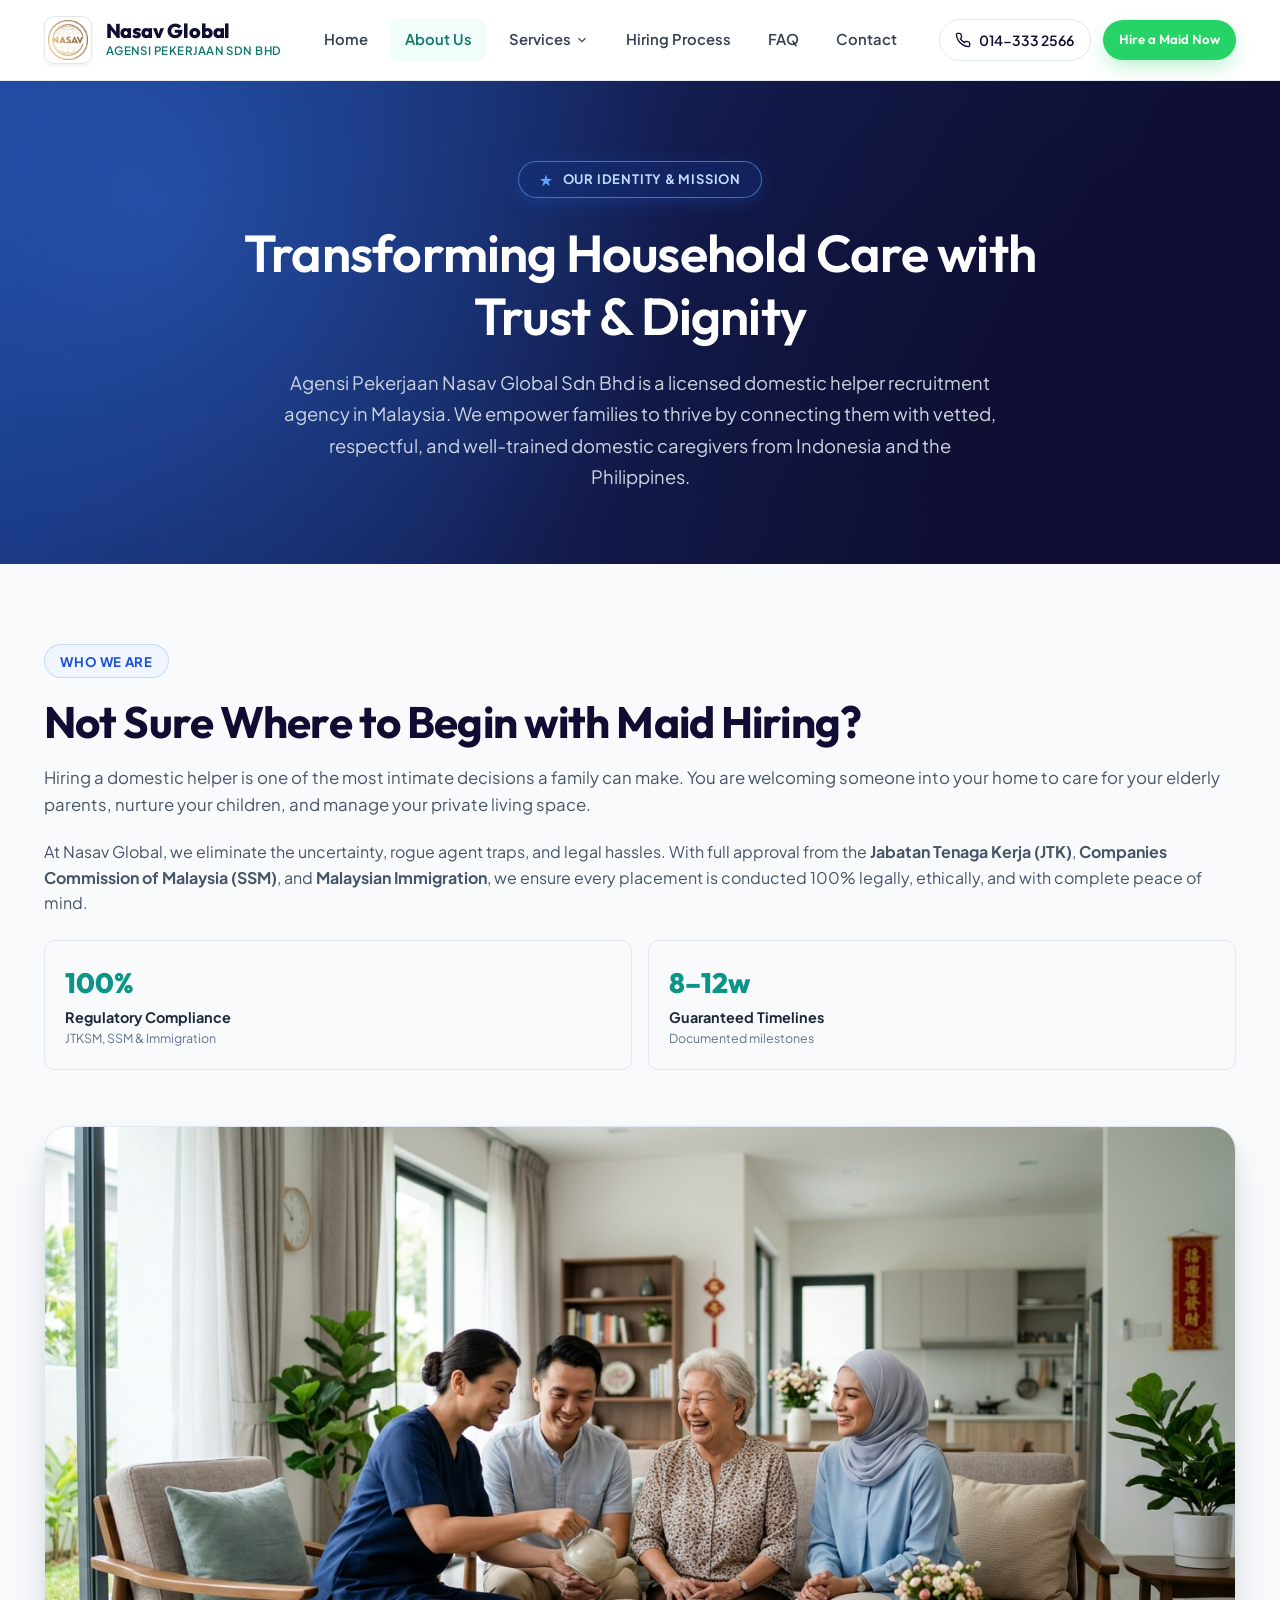
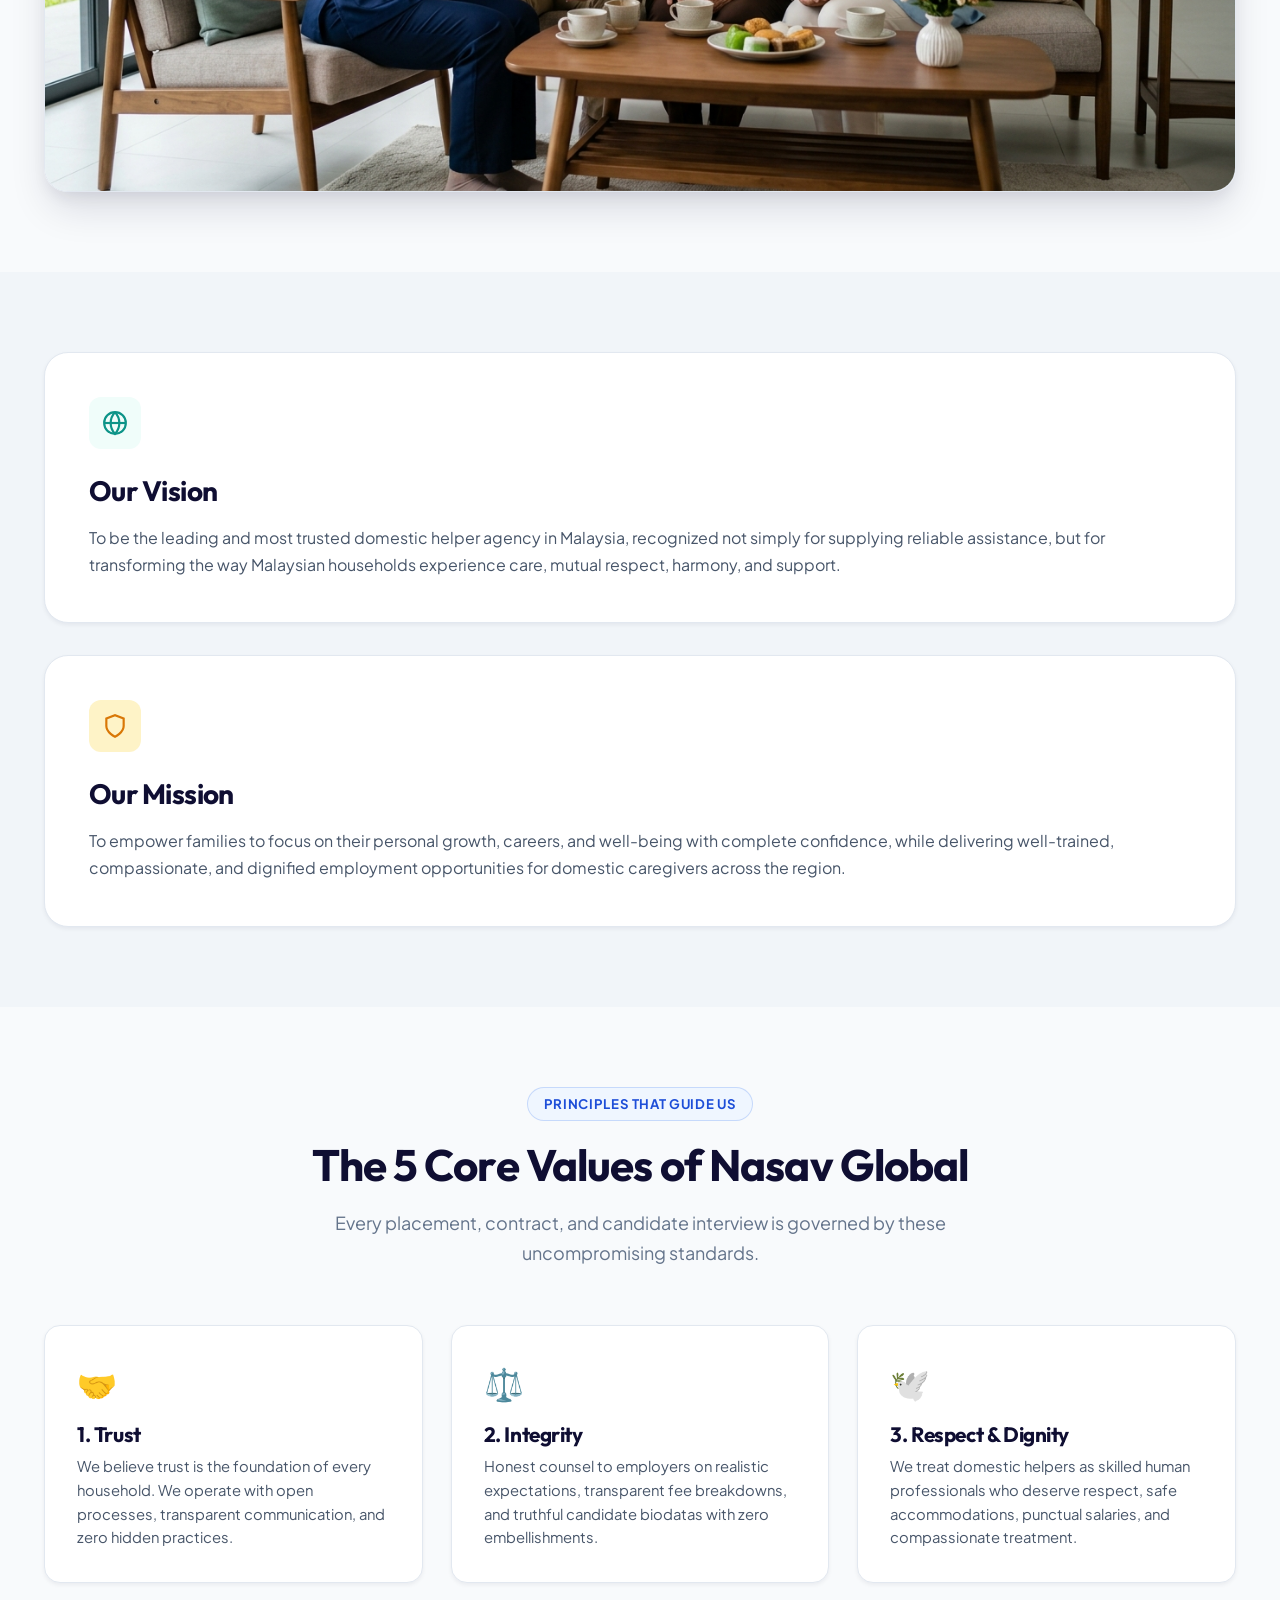
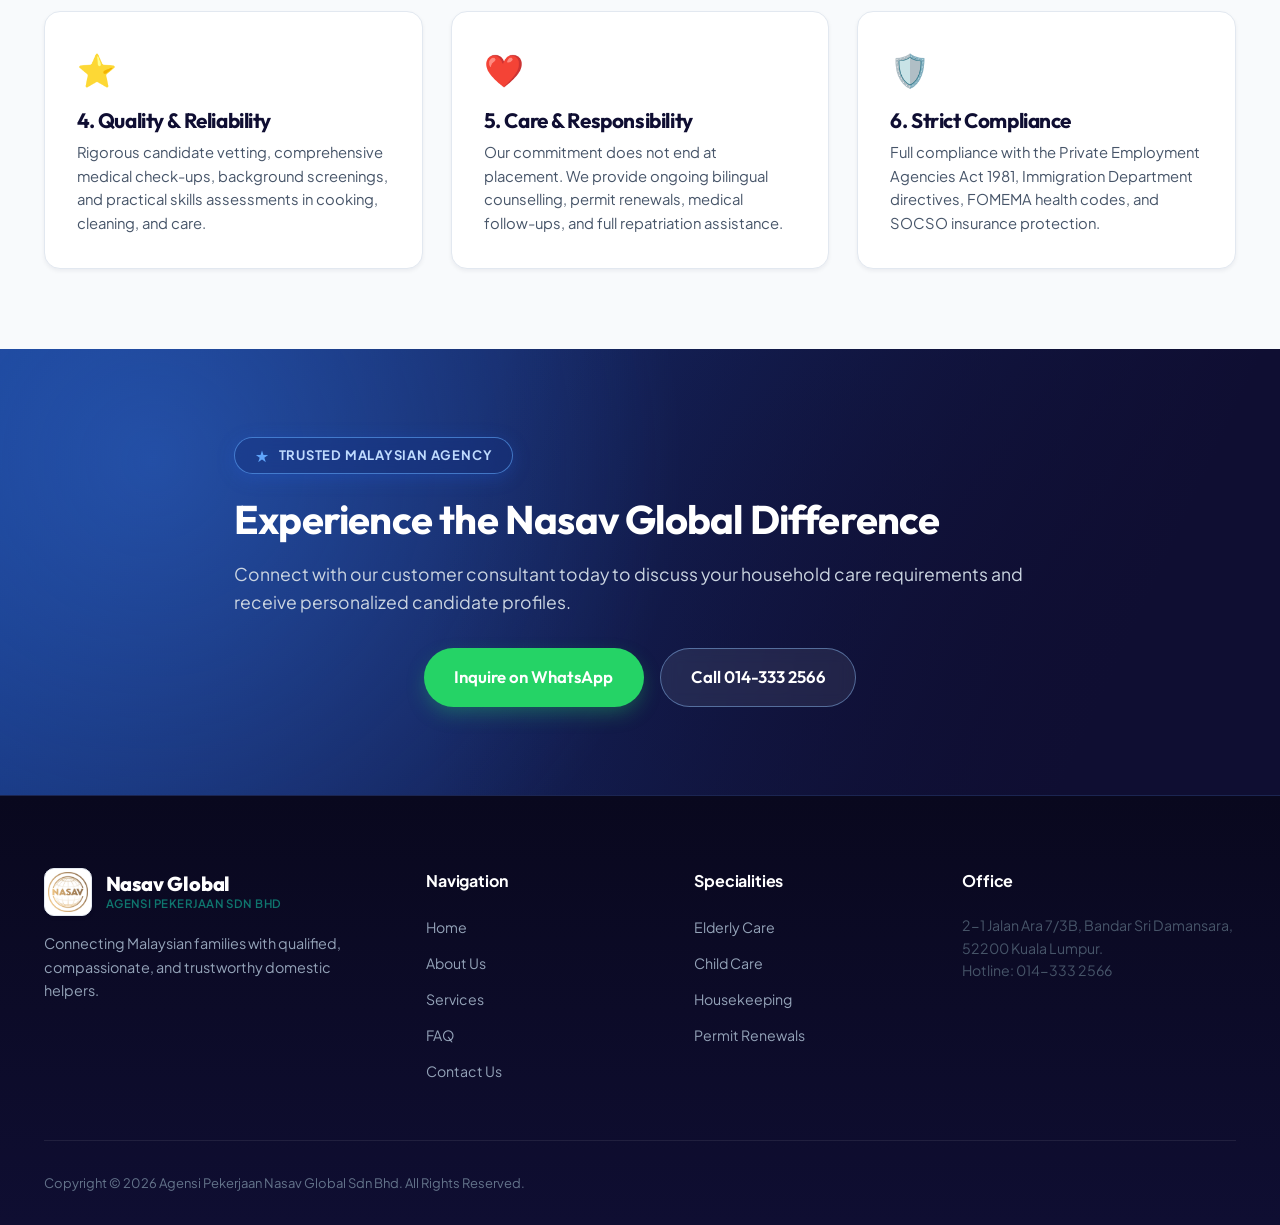
==== about.html @ 55deff97 "Initial commit: Nasav Global website" ====
<!DOCTYPE html>
<html lang="en">
<head>
  <meta charset="UTF-8">
  <meta name="viewport" content="width=device-width, initial-scale=1.0">
  <title>About Us | Agensi Pekerjaan Nasav Global Sdn Bhd</title>
  <meta name="description" content="Learn about Agensi Pekerjaan Nasav Global - Malaysia's trusted domestic helper agency approved by JTK and SSM, dedicated to ethical recruitment, caregiver training, and household harmony.">
  <link rel="icon" type="image/png" href="assets/logos/favicon.png">
  <link rel="stylesheet" href="assets/css/styles.css">
</head>
<body>

  <!-- Navbar -->
  <header class="navbar-wrapper">
    <div class="container navbar">
      <a href="index.html" class="brand-logo">
        <img src="assets/logos/nasav-logo.png" alt="Nasav Global Logo" class="brand-logo-img">
        <div class="brand-text">
          <span class="brand-name">Nasav Global</span>
          <span class="brand-sub">Agensi Pekerjaan Sdn Bhd</span>
        </div>
      </a>

      <nav>
        <ul class="nav-menu">
          <li><a href="index.html" class="nav-link">Home</a></li>
          <li><a href="about.html" class="nav-link active">About Us</a></li>
          <li class="nav-dropdown">
            <a href="services.html" class="nav-link">
              Services
              <svg width="14" height="14" viewBox="0 0 24 24" fill="none" stroke="currentColor" stroke-width="2"><path d="M6 9l6 6 6-6"/></svg>
            </a>
            <div class="dropdown-menu">
              <a href="services.html#elderly" class="dropdown-item">
                <div class="dropdown-icon-box">
                  <svg width="18" height="18" viewBox="0 0 24 24" fill="none" stroke="currentColor" stroke-width="2"><path d="M12 21.35l-1.45-1.32C5.4 15.36 2 12.28 2 8.5 2 5.42 4.42 3 7.5 3c1.74 0 3.41.81 4.5 2.09C13.09 3.81 14.76 3 16.5 3 19.58 3 22 5.42 22 8.5c0 3.78-3.4 6.86-8.55 11.54L12 21.35z"/></svg>
                </div>
                <div>
                  <div class="dropdown-title">Elderly & Senior Care</div>
                  <div class="dropdown-desc">Mobility support, medication reminders & companionship</div>
                </div>
              </a>
              <a href="services.html#childcare" class="dropdown-item">
                <div class="dropdown-icon-box">
                  <svg width="18" height="18" viewBox="0 0 24 24" fill="none" stroke="currentColor" stroke-width="2"><circle cx="12" cy="7" r="4"/><path d="M5.5 21v-2a6.5 6.5 0 0113 0v2"/></svg>
                </div>
                <div>
                  <div class="dropdown-title">Infant & Child Care</div>
                  <div class="dropdown-desc">Patient nannies, feeding routines & educational play</div>
                </div>
              </a>
              <a href="services.html#maid-placement" class="dropdown-item">
                <div class="dropdown-icon-box">
                  <svg width="18" height="18" viewBox="0 0 24 24" fill="none" stroke="currentColor" stroke-width="2"><path d="M3 9l9-7 9 7v11a2 2 0 01-2 2H5a2 2 0 01-2-2z"/><polyline points="9 22 9 12 15 12 15 22"/></svg>
                </div>
                <div>
                  <div class="dropdown-title">Domestic Helper Placement</div>
                  <div class="dropdown-desc">Trained Indonesian 🇮🇩 & Filipino 🇵🇭 helpers</div>
                </div>
              </a>
              <a href="services.html#housekeeping" class="dropdown-item">
                <div class="dropdown-icon-box">
                  <svg width="18" height="18" viewBox="0 0 24 24" fill="none" stroke="currentColor" stroke-width="2"><rect x="3" y="3" width="18" height="18" rx="2" ry="2"/><line x1="9" y1="3" x2="9" y2="21"/></svg>
                </div>
                <div>
                  <div class="dropdown-title">General Housekeeping & Cooking</div>
                  <div class="dropdown-desc">Home hygiene, meal preparation & daily upkeep</div>
                </div>
              </a>
              <a href="services.html#permits" class="dropdown-item">
                <div class="dropdown-icon-box">
                  <svg width="18" height="18" viewBox="0 0 24 24" fill="none" stroke="currentColor" stroke-width="2"><path d="M14 2H6a2 2 0 00-2 2v16a2 2 0 002 2h12a2 2 0 002-2V8z"/><polyline points="14 2 14 8 20 8"/><line x1="16" y1="13" x2="8" y2="13"/><line x1="16" y1="17" x2="8" y2="17"/></svg>
                </div>
                <div>
                  <div class="dropdown-title">Visa, Work Permit & FOMEMA</div>
                  <div class="dropdown-desc">Full legal processing, permit renewals & MYEG</div>
                </div>
              </a>
              <a href="services.html#repatriation" class="dropdown-item">
                <div class="dropdown-icon-box">
                  <svg width="18" height="18" viewBox="0 0 24 24" fill="none" stroke="currentColor" stroke-width="2"><circle cx="12" cy="12" r="10"/><path d="M8 12h8"/><path d="M12 8l4 4-4 4"/></svg>
                </div>
                <div>
                  <div class="dropdown-title">Counselling & Repatriation</div>
                  <div class="dropdown-desc">Home conflict resolution, departure & airport clearance</div>
                </div>
              </a>
            </div>
          </li>
          <li><a href="index.html#timelineSection" class="nav-link">Hiring Process</a></li>
          <li><a href="faq.html" class="nav-link">FAQ</a></li>
          <li><a href="contact.html" class="nav-link">Contact</a></li>
        </ul>
      </nav>

      <div class="navbar-actions">
        <a href="tel:014-3332566" class="phone-quick-btn">
          <svg width="16" height="16" viewBox="0 0 24 24" fill="none" stroke="currentColor" stroke-width="2"><path d="M22 16.92v3a2 2 0 01-2.18 2 19.79 19.79 0 01-8.63-3.07 19.5 19.5 0 01-6-6 19.79 19.79 0 01-3.07-8.67A2 2 0 014.11 2h3a2 2 0 012 1.72 12.84 12.84 0 00.7 2.81 2 2 0 01-.45 2.11L8.09 9.91a16 16 0 006 6l1.27-1.27a2 2 0 012.11-.45 12.84 12.84 0 002.81.7A2 2 0 0122 16.92z"/></svg>
          <span>014-333 2566</span>
        </a>
        <a href="https://wa.me/60143332566" target="_blank" class="btn btn-whatsapp btn-sm btn-pill">
          <span>Hire a Maid Now</span>
        </a>
        <button class="mobile-toggle" id="mobileToggleBtn" aria-label="Toggle navigation menu">
          <svg width="22" height="22" viewBox="0 0 24 24" fill="none" stroke="currentColor" stroke-width="2"><line x1="3" y1="12" x2="21" y2="12"></line><line x1="3" y1="6" x2="21" y2="6"></line><line x1="3" y1="18" x2="21" y2="18"></line></svg>
        </button>
      </div>
    </div>
  </header>

  <!-- Mobile Drawer Navigation -->
  <div class="modal-overlay" id="mobileNav">
    <div class="modal-content" style="max-width: 320px; height: 100vh; max-height: 100vh; border-radius: 0; margin-left: auto; padding: 1.5rem;">
      <div style="display: flex; justify-content: space-between; align-items: center; margin-bottom: 2rem;">
        <div class="brand-text">
          <span class="brand-name">Nasav Global</span>
          <span class="brand-sub">Licensed Maid Agency</span>
        </div>
        <button class="modal-close" id="mobileNavClose">&times;</button>
      </div>
      <ul style="list-style: none; display: flex; flex-direction: column; gap: 1rem; font-size: 1.05rem; font-weight: 600;">
        <li><a href="index.html">Home</a></li>
        <li><a href="about.html" style="color: var(--primary-navy);">About Us</a></li>
        <li><a href="services.html">Services & Specialities</a></li>
        <li><a href="index.html#timelineSection">7-Stage Hiring Process</a></li>
        <li><a href="faq.html">FAQ Knowledge Base</a></li>
        <li><a href="contact.html">Contact Us</a></li>
      </ul>
      <div style="margin-top: 2.5rem; display: flex; flex-direction: column; gap: 0.75rem;">
        <a href="https://wa.me/60143332566" target="_blank" class="btn btn-whatsapp" style="width: 100%;">
          Chat on WhatsApp
        </a>
        <a href="tel:0143332566" class="btn btn-secondary" style="width: 100%;">
          Call: 014-333 2566
        </a>
      </div>
    </div>
  </div>

  <main>
    <!-- About Hero -->
    <section class="page-hero">
      <div class="container">
        <span class="pill-badge" style="margin-bottom: 1.5rem;"><span class="star-icon">★</span> OUR IDENTITY & MISSION</span>
        <h1 class="page-hero-title">Transforming Household Care with Trust & Dignity</h1>
        <p class="page-hero-desc">
          Agensi Pekerjaan Nasav Global Sdn Bhd is a licensed domestic helper recruitment agency in Malaysia. We empower families to thrive by connecting them with vetted, respectful, and well-trained domestic caregivers from Indonesia and the Philippines.
        </p>
      </div>
    </section>

    <!-- Core Story & Licensing -->
    <section class="section">
      <div class="container">
        <div style="display: grid; grid-template-columns: 1fr; gap: 3.5rem; align-items: center;" class="hero-grid">
          <div>
            <span class="badge-tag">Who We Are</span>
            <h2 class="section-title">Not Sure Where to Begin with Maid Hiring?</h2>
            <p style="margin-bottom: 1.25rem; font-size: 1.05rem;">
              Hiring a domestic helper is one of the most intimate decisions a family can make. You are welcoming someone into your home to care for your elderly parents, nurture your children, and manage your private living space.
            </p>
            <p style="margin-bottom: 1.5rem; font-size: 1rem; color: var(--slate-600);">
              At Nasav Global, we eliminate the uncertainty, rogue agent traps, and legal hassles. With full approval from the <strong>Jabatan Tenaga Kerja (JTK)</strong>, <strong>Companies Commission of Malaysia (SSM)</strong>, and <strong>Malaysian Immigration</strong>, we ensure every placement is conducted 100% legally, ethically, and with complete peace of mind.
            </p>

            <div style="display: grid; grid-template-columns: repeat(2, 1fr); gap: 1rem; margin-top: 1.5rem;">
              <div style="background: var(--slate-50); border: 1px solid var(--slate-200); padding: 1.25rem; border-radius: var(--radius-md);">
                <div style="font-size: 1.75rem; font-weight: 800; color: var(--accent-teal); font-family: var(--font-heading);">100%</div>
                <div style="font-weight: 700; color: var(--slate-800); font-size: 0.9rem;">Regulatory Compliance</div>
                <div style="font-size: 0.775rem; color: var(--slate-500);">JTKSM, SSM & Immigration</div>
              </div>
              <div style="background: var(--slate-50); border: 1px solid var(--slate-200); padding: 1.25rem; border-radius: var(--radius-md);">
                <div style="font-size: 1.75rem; font-weight: 800; color: var(--accent-teal); font-family: var(--font-heading);">8–12w</div>
                <div style="font-weight: 700; color: var(--slate-800); font-size: 0.9rem;">Guaranteed Timelines</div>
                <div style="font-size: 0.775rem; color: var(--slate-500);">Documented milestones</div>
              </div>
            </div>
          </div>

          <div>
            <div style="border-radius: var(--radius-xl); overflow: hidden; box-shadow: var(--shadow-xl); border: 1px solid var(--slate-200);">
              <img src="assets/images/hero-caregiver.jpg" alt="Nasav Global Caregiver with Malaysian Family" style="width: 100%; height: auto;">
            </div>
          </div>
        </div>
      </div>
    </section>

    <!-- Mission & Vision -->
    <section class="section section-soft">
      <div class="container">
        <div style="display: grid; grid-template-columns: 1fr; gap: 2rem;" class="testimonials-grid">
          <!-- Vision -->
          <div style="background: var(--white); border-radius: var(--radius-xl); padding: 2.75rem; border: 1px solid var(--slate-200); box-shadow: var(--shadow-sm);">
            <div style="width: 52px; height: 52px; border-radius: 12px; background: var(--accent-teal-soft); color: var(--accent-teal); display: flex; align-items: center; justify-content: center; margin-bottom: 1.5rem;">
              <svg width="26" height="26" viewBox="0 0 24 24" fill="none" stroke="currentColor" stroke-width="2"><circle cx="12" cy="12" r="10"/><path d="M12 2a14.5 14.5 0 000 20 14.5 14.5 0 000-20"/><path d="M2 12h20"/></svg>
            </div>
            <h3 style="font-size: 1.75rem; margin-bottom: 1rem;">Our Vision</h3>
            <p style="font-size: 1rem; color: var(--slate-600); line-height: 1.7;">
              To be the leading and most trusted domestic helper agency in Malaysia, recognized not simply for supplying reliable assistance, but for transforming the way Malaysian households experience care, mutual respect, harmony, and support.
            </p>
          </div>

          <!-- Mission -->
          <div style="background: var(--white); border-radius: var(--radius-xl); padding: 2.75rem; border: 1px solid var(--slate-200); box-shadow: var(--shadow-sm);">
            <div style="width: 52px; height: 52px; border-radius: 12px; background: var(--accent-gold-soft); color: var(--accent-gold-dark); display: flex; align-items: center; justify-content: center; margin-bottom: 1.5rem;">
              <svg width="26" height="26" viewBox="0 0 24 24" fill="none" stroke="currentColor" stroke-width="2"><path d="M12 22s8-4 8-10V5l-8-3-8 3v7c0 6 8 10 8 10z"/></svg>
            </div>
            <h3 style="font-size: 1.75rem; margin-bottom: 1rem;">Our Mission</h3>
            <p style="font-size: 1rem; color: var(--slate-600); line-height: 1.7;">
              To empower families to focus on their personal growth, careers, and well-being with complete confidence, while delivering well-trained, compassionate, and dignified employment opportunities for domestic caregivers across the region.
            </p>
          </div>
        </div>
      </div>
    </section>

    <!-- 5 Core Values -->
    <section class="section">
      <div class="container">
        <div class="section-header">
          <span class="badge-tag">Principles That Guide Us</span>
          <h2 class="section-title">The 5 Core Values of Nasav Global</h2>
          <p class="section-subtitle">
            Every placement, contract, and candidate interview is governed by these uncompromising standards.
          </p>
        </div>

        <div class="services-grid">
          <!-- 1. Trust -->
          <div class="service-card" style="padding: 2rem;">
            <div style="font-size: 2rem; margin-bottom: 0.75rem;">🤝</div>
            <h3 style="font-size: 1.3rem; margin-bottom: 0.5rem;">1. Trust</h3>
            <p style="color: var(--slate-600); font-size: 0.925rem;">
              We believe trust is the foundation of every household. We operate with open processes, transparent communication, and zero hidden practices.
            </p>
          </div>

          <!-- 2. Integrity -->
          <div class="service-card" style="padding: 2rem;">
            <div style="font-size: 2rem; margin-bottom: 0.75rem;">⚖️</div>
            <h3 style="font-size: 1.3rem; margin-bottom: 0.5rem;">2. Integrity</h3>
            <p style="color: var(--slate-600); font-size: 0.925rem;">
              Honest counsel to employers on realistic expectations, transparent fee breakdowns, and truthful candidate biodatas with zero embellishments.
            </p>
          </div>

          <!-- 3. Respect & Dignity -->
          <div class="service-card" style="padding: 2rem;">
            <div style="font-size: 2rem; margin-bottom: 0.75rem;">🕊️</div>
            <h3 style="font-size: 1.3rem; margin-bottom: 0.5rem;">3. Respect & Dignity</h3>
            <p style="color: var(--slate-600); font-size: 0.925rem;">
              We treat domestic helpers as skilled human professionals who deserve respect, safe accommodations, punctual salaries, and compassionate treatment.
            </p>
          </div>

          <!-- 4. Quality & Reliability -->
          <div class="service-card" style="padding: 2rem;">
            <div style="font-size: 2rem; margin-bottom: 0.75rem;">⭐</div>
            <h3 style="font-size: 1.3rem; margin-bottom: 0.5rem;">4. Quality & Reliability</h3>
            <p style="color: var(--slate-600); font-size: 0.925rem;">
              Rigorous candidate vetting, comprehensive medical check-ups, background screenings, and practical skills assessments in cooking, cleaning, and care.
            </p>
          </div>

          <!-- 5. Care & Responsibility -->
          <div class="service-card" style="padding: 2rem;">
            <div style="font-size: 2rem; margin-bottom: 0.75rem;">❤️</div>
            <h3 style="font-size: 1.3rem; margin-bottom: 0.5rem;">5. Care & Responsibility</h3>
            <p style="color: var(--slate-600); font-size: 0.925rem;">
              Our commitment does not end at placement. We provide ongoing bilingual counselling, permit renewals, medical follow-ups, and full repatriation assistance.
            </p>
          </div>

          <!-- 6. Legal Compliance -->
          <div class="service-card" style="padding: 2rem;">
            <div style="font-size: 2rem; margin-bottom: 0.75rem;">🛡️</div>
            <h3 style="font-size: 1.3rem; margin-bottom: 0.5rem;">6. Strict Compliance</h3>
            <p style="color: var(--slate-600); font-size: 0.925rem;">
              Full compliance with the Private Employment Agencies Act 1981, Immigration Department directives, FOMEMA health codes, and SOCSO insurance protection.
            </p>
          </div>
        </div>
      </div>
    </section>

    <!-- CTA Section -->
    <section class="section-cta" style="padding: 5.5rem 0;">
      <div class="container container-narrow">
        <span class="pill-badge" style="margin-bottom: 1.25rem;"><span class="star-icon">★</span> TRUSTED MALAYSIAN AGENCY</span>
        <h2 style="font-size: 2.5rem; color: var(--white); margin-bottom: 1rem;">Experience the Nasav Global Difference</h2>
        <p style="font-size: 1.1rem; color: #CBD5E1; margin-bottom: 2rem;">
          Connect with our customer consultant today to discuss your household care requirements and receive personalized candidate profiles.
        </p>
        <div style="display: flex; gap: 1rem; justify-content: center; flex-wrap: wrap;">
          <a href="https://wa.me/60143332566" target="_blank" class="btn btn-whatsapp btn-lg btn-pill">
            Inquire on WhatsApp
          </a>
          <a href="tel:014-3332566" class="btn btn-outline-white btn-lg btn-pill">
            Call 014-333 2566
          </a>
        </div>
      </div>
    </section>
  </main>

  <!-- Site Footer -->
  <footer class="site-footer">
    <div class="container">
      <div class="footer-grid">
        <div class="footer-brand">
          <div class="brand-logo" style="margin-bottom: 1rem;">
            <img src="assets/logos/nasav-logo.png" alt="Nasav Global Logo" class="brand-logo-img">
            <div class="brand-text">
              <span class="brand-name" style="color: var(--white);">Nasav Global</span>
              <span class="brand-sub">Agensi Pekerjaan Sdn Bhd</span>
            </div>
          </div>
          <p>Connecting Malaysian families with qualified, compassionate, and trustworthy domestic helpers.</p>
        </div>
        <div>
          <div class="footer-title">Navigation</div>
          <ul class="footer-links">
            <li><a href="index.html">Home</a></li>
            <li><a href="about.html">About Us</a></li>
            <li><a href="services.html">Services</a></li>
            <li><a href="faq.html">FAQ</a></li>
            <li><a href="contact.html">Contact Us</a></li>
          </ul>
        </div>
        <div>
          <div class="footer-title">Specialities</div>
          <ul class="footer-links">
            <li><a href="services.html#elderly">Elderly Care</a></li>
            <li><a href="services.html#childcare">Child Care</a></li>
            <li><a href="services.html#housekeeping">Housekeeping</a></li>
            <li><a href="services.html#permits">Permit Renewals</a></li>
          </ul>
        </div>
        <div>
          <div class="footer-title">Office</div>
          <p style="font-size: 0.885rem; line-height: 1.6;">
            2-1 Jalan Ara 7/3B, Bandar Sri Damansara, 52200 Kuala Lumpur.<br>
            Hotline: 014-333 2566
          </p>
        </div>
      </div>
      <div class="footer-bottom">
        <div>Copyright © 2026 Agensi Pekerjaan Nasav Global Sdn Bhd. All Rights Reserved.</div>
      </div>
    </div>
  </footer>

  <script src="assets/js/main.js"></script>
</body>
</html>
---- assets/css/styles.css ----
/* ==========================================================================
   Agensi Pekerjaan Nasav Global Sdn Bhd - Modern Design System
   Modern, Trustworthy, Premium Aesthetic for Malaysian Maid Agency Redesign
   ========================================================================== */

@import url('https://fonts.googleapis.com/css2?family=Outfit:wght@300;400;500;600;700;800&family=Plus+Jakarta+Sans:wght@300;400;500;600;700;800&display=swap');

:root {
  /* Primary Brand Color: #0f0e32 (User specified Midnight Navy/Indigo) */
  --primary-navy: #0f0e32;
  --primary-navy-dark: #09081e;
  --primary-navy-light: #161545;
  --primary-navy-surface: #1e1b5c;
  
  /* Brand Gradient (Vibrant Cobalt into #0f0e32) */
  --brand-gradient: linear-gradient(115deg, #1b449c 0%, #152968 35%, #0f0e32 85%);
  --brand-gradient-radial: radial-gradient(100% 120% at 20% 20%, #204899 0%, #142259 40%, #0f0e32 100%);
  
  /* Royal / Electric Blue Accents */
  --brand-blue: #2563EB;
  --brand-blue-dark: #1D4ED8;
  --brand-blue-light: #3B82F6;
  --brand-blue-sky: #60A5FA;
  --brand-blue-soft: #EFF6FF;
  --brand-blue-glow: rgba(37, 99, 235, 0.35);

  /* Secondary Accents */
  --accent-teal: #0D9488;
  --accent-teal-dark: #0F766E;
  --accent-teal-light: #14B8A6;
  --accent-teal-soft: #F0FDFA;
  
  /* Warm Trust & Gold Accents */
  --accent-gold: #F59E0B;
  --accent-gold-dark: #D97706;
  --accent-gold-soft: #FEF3C7;
  
  /* Neutral Slate Palette */
  --slate-950: #020617;
  --slate-900: #0F172A;
  --slate-800: #1E293B;
  --slate-700: #334155;
  --slate-600: #475569;
  --slate-500: #64748B;
  --slate-400: #94A3B8;
  --slate-300: #CBD5E1;
  --slate-200: #E2E8F0;
  --slate-100: #F1F5F9;
  --slate-50: #F8FAFC;
  --white: #FFFFFF;
  
  /* Backgrounds */
  --bg-body: #F8FAFC;
  --bg-card: #FFFFFF;
  --bg-dark: #0f0e32;
  --bg-dark-secondary: #141344;
  
  /* Shadows & Glassmorphism */
  --glass-bg: rgba(255, 255, 255, 0.9);
  --glass-border: rgba(255, 255, 255, 0.6);
  --glass-dark-bg: rgba(15, 14, 50, 0.88);
  --glass-dark-border: rgba(96, 165, 250, 0.25);
  
  --shadow-xs: 0 1px 2px rgba(0, 0, 0, 0.05);
  --shadow-sm: 0 2px 4px rgba(15, 14, 50, 0.06);
  --shadow-md: 0 6px 16px -2px rgba(15, 14, 50, 0.08), 0 2px 6px -1px rgba(15, 14, 50, 0.04);
  --shadow-lg: 0 12px 28px -4px rgba(15, 14, 50, 0.1), 0 4px 10px -2px rgba(15, 14, 50, 0.05);
  --shadow-xl: 0 20px 40px -6px rgba(15, 14, 50, 0.14), 0 8px 16px -4px rgba(15, 14, 50, 0.08);
  --shadow-blue: 0 10px 25px -5px rgba(37, 99, 235, 0.4);
  
  /* Border Radius */
  --radius-sm: 6px;
  --radius-md: 10px;
  --radius-lg: 16px;
  --radius-xl: 24px;
  --radius-full: 9999px;
  
  /* Typography */
  --font-heading: 'Outfit', -apple-system, BlinkMacSystemFont, 'Segoe UI', Roboto, sans-serif;
  --font-sans: 'Plus Jakarta Sans', -apple-system, BlinkMacSystemFont, 'Segoe UI', Roboto, sans-serif;
  
  /* Transitions */
  --transition-fast: 0.18s cubic-bezier(0.4, 0, 0.2, 1);
  --transition-base: 0.28s cubic-bezier(0.4, 0, 0.2, 1);
  --transition-smooth: 0.4s cubic-bezier(0.16, 1, 0.3, 1);
}

/* ==========================================================================
   Reset & Base Styles
   ========================================================================== */
*, *::before, *::after {
  box-sizing: border-box;
  margin: 0;
  padding: 0;
}

html {
  font-size: 16px;
  scroll-behavior: smooth;
  -webkit-font-smoothing: antialiased;
  -moz-osx-font-smoothing: grayscale;
}

body {
  font-family: var(--font-sans);
  background-color: var(--bg-body);
  color: var(--slate-700);
  line-height: 1.6;
  overflow-x: hidden;
}

h1, h2, h3, h4, h5, h6 {
  font-family: var(--font-heading);
  color: var(--primary-navy);
  font-weight: 700;
  line-height: 1.25;
  letter-spacing: -0.02em;
}

p {
  margin-bottom: 1rem;
  color: var(--slate-600);
}

p:last-child {
  margin-bottom: 0;
}

a {
  color: inherit;
  text-decoration: none;
  transition: var(--transition-fast);
}

img {
  max-width: 100%;
  height: auto;
  display: block;
}

button, input, select, textarea {
  font-family: inherit;
  font-size: inherit;
}

/* ==========================================================================
   Layout Containers & Utilities
   ========================================================================== */
.container {
  width: 100%;
  max-width: 1240px;
  margin-left: auto;
  margin-right: auto;
  padding-left: 1.5rem;
  padding-right: 1.5rem;
}

.container-wide {
  width: 100%;
  max-width: 1380px;
  margin-left: auto;
  margin-right: auto;
  padding-left: 1.5rem;
  padding-right: 1.5rem;
}

.container-narrow {
  width: 100%;
  max-width: 860px;
  margin-left: auto;
  margin-right: auto;
  padding-left: 1.5rem;
  padding-right: 1.5rem;
}

.section {
  padding: 5rem 0;
  position: relative;
}

.section-sm {
  padding: 3rem 0;
}

.section-lg {
  padding: 6.5rem 0;
}

.section-dark {
  background-color: var(--primary-navy);
  color: var(--slate-300);
}

.section-dark h1, 
.section-dark h2, 
.section-dark h3, 
.section-dark h4 {
  color: var(--white);
}

.section-dark p {
  color: var(--slate-300);
}

.section-soft {
  background-color: var(--slate-100);
}

.section-teal,
.section-cta {
  position: relative;
  background: linear-gradient(115deg, #183c8a 0%, #152763 35%, #0f0e32 85%);
  color: var(--white);
  overflow: hidden;
}

.section-teal::before,
.section-cta::before {
  content: '';
  position: absolute;
  top: 0;
  left: 0;
  right: 0;
  bottom: 0;
  background: radial-gradient(circle at 12% 25%, rgba(59, 130, 246, 0.35) 0%, transparent 45%),
              radial-gradient(circle at 88% 75%, rgba(15, 14, 50, 0.95) 0%, transparent 60%);
  pointer-events: none;
}

.section-teal .container,
.section-cta .container {
  position: relative;
  z-index: 2;
}

.section-header {
  text-align: center;
  max-width: 720px;
  margin: 0 auto 3.5rem;
}

.section-header.text-left {
  text-align: left;
  margin-left: 0;
}

.badge-tag {
  display: inline-flex;
  align-items: center;
  gap: 0.5rem;
  padding: 0.35rem 0.95rem;
  background-color: var(--brand-blue-soft);
  color: var(--brand-blue-dark);
  border: 1px solid rgba(37, 99, 235, 0.2);
  border-radius: var(--radius-full);
  font-size: 0.825rem;
  font-weight: 700;
  text-transform: uppercase;
  letter-spacing: 0.05em;
  margin-bottom: 1rem;
}

.badge-tag.badge-gold {
  background-color: var(--accent-gold-soft);
  color: var(--accent-gold-dark);
  border-color: rgba(217, 119, 6, 0.25);
}

.badge-tag.badge-dark {
  background: rgba(37, 99, 235, 0.2);
  color: #93C5FD;
  border-color: rgba(96, 165, 250, 0.4);
}

/* Exact Pill Badge matching the user's reference image with star and glowing blue border */
.pill-badge {
  display: inline-flex;
  align-items: center;
  gap: 0.55rem;
  padding: 0.45rem 1.25rem;
  background: rgba(20, 48, 125, 0.4);
  backdrop-filter: blur(12px);
  -webkit-backdrop-filter: blur(12px);
  border: 1px solid rgba(96, 165, 250, 0.6);
  border-radius: 9999px;
  color: #BFDBFE;
  font-size: 0.8125rem;
  font-weight: 700;
  letter-spacing: 0.06em;
  text-transform: uppercase;
  box-shadow: 0 4px 20px -2px rgba(37, 99, 235, 0.3);
  transition: all var(--transition-fast);
  user-select: none;
}

.pill-badge:hover {
  background: rgba(30, 68, 165, 0.55);
  border-color: #93C5FD;
  color: var(--white);
  box-shadow: 0 0 24px rgba(96, 165, 250, 0.5);
  transform: translateY(-1px);
}

.pill-badge .star-icon {
  color: #60A5FA;
  font-size: 0.95rem;
  line-height: 1;
}

.section-title {
  font-size: 2.25rem;
  margin-bottom: 1rem;
}

@media (min-width: 768px) {
  .section-title {
    font-size: 2.75rem;
  }
}

.section-subtitle {
  font-size: 1.125rem;
  color: var(--slate-500);
  line-height: 1.7;
}

.section-dark .section-subtitle {
  color: var(--slate-300);
}

/* ==========================================================================
   Header & Navigation
   ========================================================================== */
.announcement-bar {
  background: linear-gradient(90deg, #09081e 0%, #0f0e32 50%, #09081e 100%);
  color: var(--slate-200);
  font-size: 0.8125rem;
  padding: 0.5rem 0;
  border-bottom: 1px solid rgba(96, 165, 250, 0.15);
}

.announcement-inner {
  display: flex;
  align-items: center;
  justify-content: space-between;
  gap: 1rem;
  flex-wrap: wrap;
}

.announcement-pill {
  display: inline-flex;
  align-items: center;
  gap: 0.4rem;
  font-weight: 600;
  color: #34D399;
}

.announcement-pill .dot {
  width: 7px;
  height: 7px;
  border-radius: 50%;
  background-color: #34D399;
  box-shadow: 0 0 8px #34D399;
  animation: pulseDot 2s infinite;
}

@keyframes pulseDot {
  0% { transform: scale(0.95); opacity: 0.8; }
  50% { transform: scale(1.3); opacity: 1; }
  100% { transform: scale(0.95); opacity: 0.8; }
}

.announcement-contacts {
  display: flex;
  align-items: center;
  gap: 1.5rem;
}

.announcement-contact-item {
  display: inline-flex;
  align-items: center;
  gap: 0.4rem;
  color: var(--slate-300);
  font-size: 0.8125rem;
}

.announcement-contact-item:hover {
  color: var(--white);
}

.announcement-contact-item svg {
  width: 14px;
  height: 14px;
  color: var(--accent-teal-light);
}

/* Main Navbar */
.navbar-wrapper {
  position: sticky;
  top: 0;
  left: 0;
  right: 0;
  z-index: 100;
  background: var(--glass-bg);
  backdrop-filter: blur(16px);
  -webkit-backdrop-filter: blur(16px);
  border-bottom: 1px solid rgba(226, 232, 240, 0.8);
  transition: all var(--transition-base);
}

.navbar-wrapper.scrolled {
  background: rgba(255, 255, 255, 0.95);
  box-shadow: var(--shadow-md);
}

.navbar {
  display: flex;
  align-items: center;
  justify-content: space-between;
  height: 80px;
}

.brand-logo {
  display: flex;
  align-items: center;
  gap: 0.85rem;
}

.brand-logo-img {
  width: 48px;
  height: 48px;
  border-radius: 10px;
  object-fit: contain;
  background: #FFF;
  padding: 3px;
  box-shadow: var(--shadow-sm);
  border: 1px solid var(--slate-200);
}

.brand-text {
  display: flex;
  flex-direction: column;
}

.brand-name {
  font-family: var(--font-heading);
  font-weight: 800;
  font-size: 1.25rem;
  color: var(--primary-navy);
  letter-spacing: -0.01em;
  line-height: 1.15;
}

.brand-sub {
  font-size: 0.72rem;
  font-weight: 600;
  color: var(--accent-teal-dark);
  letter-spacing: 0.04em;
  text-transform: uppercase;
}

.nav-menu {
  display: none;
  align-items: center;
  gap: 0.5rem;
  list-style: none;
}

@media (min-width: 992px) {
  .nav-menu {
    display: flex;
  }
}

.nav-link {
  display: flex;
  align-items: center;
  gap: 0.3rem;
  padding: 0.6rem 0.9rem;
  font-size: 0.925rem;
  font-weight: 600;
  color: var(--slate-700);
  border-radius: var(--radius-sm);
  transition: var(--transition-fast);
}

.nav-link:hover, 
.nav-link.active {
  color: var(--accent-teal-dark);
  background-color: var(--accent-teal-soft);
}

/* Nav Dropdown */
.nav-dropdown {
  position: relative;
}

.dropdown-menu {
  position: absolute;
  top: 100%;
  left: 0;
  min-width: 280px;
  background: var(--white);
  border: 1px solid var(--slate-200);
  border-radius: var(--radius-md);
  box-shadow: var(--shadow-xl);
  padding: 0.75rem;
  opacity: 0;
  visibility: hidden;
  transform: translateY(10px);
  transition: var(--transition-base);
  z-index: 110;
}

.nav-dropdown:hover .dropdown-menu {
  opacity: 1;
  visibility: visible;
  transform: translateY(0);
}

.dropdown-item {
  display: flex;
  align-items: flex-start;
  gap: 0.75rem;
  padding: 0.65rem 0.75rem;
  border-radius: var(--radius-sm);
  transition: var(--transition-fast);
}

.dropdown-item:hover {
  background-color: var(--slate-50);
}

.dropdown-icon-box {
  width: 34px;
  height: 34px;
  border-radius: 8px;
  background-color: var(--accent-teal-soft);
  color: var(--accent-teal);
  display: flex;
  align-items: center;
  justify-content: center;
  flex-shrink: 0;
}

.dropdown-title {
  font-weight: 600;
  font-size: 0.885rem;
  color: var(--slate-900);
  margin-bottom: 0.15rem;
}

.dropdown-desc {
  font-size: 0.75rem;
  color: var(--slate-500);
  line-height: 1.35;
}

.navbar-actions {
  display: flex;
  align-items: center;
  gap: 0.75rem;
}

.phone-quick-btn {
  display: none;
  align-items: center;
  gap: 0.5rem;
  padding: 0.55rem 0.95rem;
  font-size: 0.875rem;
  font-weight: 600;
  color: var(--primary-navy);
  border: 1px solid var(--slate-200);
  border-radius: var(--radius-full);
  background: var(--white);
  transition: var(--transition-fast);
}

@media (min-width: 768px) {
  .phone-quick-btn {
    display: inline-flex;
  }
}

.phone-quick-btn:hover {
  border-color: var(--accent-teal);
  color: var(--accent-teal-dark);
}

.mobile-toggle {
  display: flex;
  align-items: center;
  justify-content: center;
  width: 44px;
  height: 44px;
  border-radius: var(--radius-md);
  border: 1px solid var(--slate-200);
  background: var(--white);
  color: var(--slate-700);
  cursor: pointer;
}

@media (min-width: 992px) {
  .mobile-toggle {
    display: none;
  }
}

/* ==========================================================================
   Buttons & CTAs
   ========================================================================== */
.btn {
  display: inline-flex;
  align-items: center;
  justify-content: center;
  gap: 0.5rem;
  font-family: var(--font-heading);
  font-weight: 600;
  font-size: 0.9375rem;
  padding: 0.75rem 1.4rem;
  border-radius: var(--radius-md);
  cursor: pointer;
  border: 1px solid transparent;
  transition: var(--transition-base);
  text-align: center;
  position: relative;
  white-space: nowrap;
}

.btn:active {
  transform: scale(0.98);
}

.btn-primary {
  background: linear-gradient(135deg, var(--brand-blue) 0%, var(--brand-blue-dark) 100%);
  color: var(--white);
  box-shadow: 0 8px 24px -4px rgba(37, 99, 235, 0.45);
}

.btn-primary:hover {
  background: linear-gradient(135deg, var(--brand-blue-light) 0%, var(--brand-blue) 100%);
  box-shadow: 0 12px 30px -4px rgba(37, 99, 235, 0.6);
  transform: translateY(-2px);
  color: var(--white);
}

.btn-whatsapp {
  background: #25D366;
  color: var(--white);
  box-shadow: 0 8px 20px -3px rgba(37, 211, 102, 0.35);
}

.btn-whatsapp:hover {
  background: #20BA5A;
  box-shadow: 0 12px 26px -3px rgba(37, 211, 102, 0.45);
  transform: translateY(-2px);
  color: var(--white);
}

.btn-secondary {
  background-color: var(--white);
  color: var(--primary-navy);
  border-color: rgba(15, 14, 50, 0.15);
  box-shadow: var(--shadow-sm);
}

.btn-secondary:hover {
  background-color: var(--slate-50);
  border-color: var(--brand-blue-light);
  color: var(--brand-blue-dark);
  transform: translateY(-2px);
}

.btn-outline-white {
  background-color: rgba(255, 255, 255, 0.08);
  color: var(--white);
  border: 1px solid rgba(147, 197, 253, 0.45);
  backdrop-filter: blur(8px);
  -webkit-backdrop-filter: blur(8px);
}

.btn-outline-white:hover {
  background-color: rgba(255, 255, 255, 0.18);
  border-color: #BFDBFE;
  box-shadow: 0 0 20px rgba(96, 165, 250, 0.3);
  transform: translateY(-2px);
}

.btn-sm {
  padding: 0.5rem 0.95rem;
  font-size: 0.825rem;
}

.btn-lg {
  padding: 0.95rem 1.85rem;
  font-size: 1.05rem;
  border-radius: var(--radius-lg);
}

.btn-pill {
  border-radius: var(--radius-full);
}

/* ==========================================================================
   Hero Section (Styled after user reference: cobalt fading into #0f0e32)
   ========================================================================== */
.hero {
  position: relative;
  background: linear-gradient(115deg, #183c8a 0%, #152763 35%, #0f0e32 85%);
  color: var(--white);
  padding: 5.5rem 0 6.5rem;
  overflow: hidden;
}

.hero::before {
  content: '';
  position: absolute;
  top: 0;
  left: 0;
  right: 0;
  bottom: 0;
  background: radial-gradient(circle at 12% 25%, rgba(59, 130, 246, 0.35) 0%, transparent 45%),
              radial-gradient(circle at 88% 75%, rgba(15, 14, 50, 0.95) 0%, transparent 60%);
  pointer-events: none;
}

.hero-glow {
  position: absolute;
  width: 600px;
  height: 600px;
  border-radius: 50%;
  background: radial-gradient(circle, rgba(37, 99, 235, 0.25) 0%, rgba(15, 14, 50, 0) 70%);
  top: -120px;
  right: 0%;
  filter: blur(80px);
  pointer-events: none;
}

.hero-grid {
  display: grid;
  grid-template-columns: 1fr;
  gap: 3.5rem;
  align-items: center;
  position: relative;
  z-index: 2;
}

@media (min-width: 992px) {
  .hero-grid {
    grid-template-columns: 1.15fr 0.95fr;
  }
}

.hero-content {
  max-width: 650px;
}

.hero-badge-wrap {
  display: flex;
  flex-wrap: wrap;
  align-items: center;
  gap: 0.75rem;
  margin-bottom: 1.5rem;
}

.gov-badge {
  display: inline-flex;
  align-items: center;
  gap: 0.5rem;
  padding: 0.45rem 1.15rem;
  background: rgba(20, 48, 125, 0.4);
  backdrop-filter: blur(10px);
  -webkit-backdrop-filter: blur(10px);
  border: 1px solid rgba(96, 165, 250, 0.55);
  border-radius: var(--radius-full);
  font-size: 0.8rem;
  font-weight: 700;
  letter-spacing: 0.05em;
  text-transform: uppercase;
  color: #BFDBFE;
  box-shadow: 0 4px 18px -2px rgba(37, 99, 235, 0.25);
}

.hero-title {
  font-size: 2.5rem;
  font-weight: 600;
  color: var(--white);
  line-height: 1.2;
  margin-bottom: 1.35rem;
  letter-spacing: -0.015em;
}

@media (min-width: 768px) {
  .hero-title {
    font-size: 3.25rem;
  }
}

.hero-title .highlight {
  font-weight: 600;
  background: linear-gradient(135deg, #60A5FA 0%, #93C5FD 50%, #BFDBFE 100%);
  -webkit-background-clip: text;
  -webkit-text-fill-color: transparent;
}

.hero-desc {
  font-size: 1.125rem;
  color: #CBD5E1;
  line-height: 1.7;
  margin-bottom: 2.25rem;
}

.hero-cta-group {
  display: flex;
  flex-wrap: wrap;
  gap: 1rem;
  margin-bottom: 2.5rem;
}

/* Hero Stats Bar */
.hero-stats {
  display: grid;
  grid-template-columns: repeat(2, 1fr);
  gap: 1.5rem;
  padding-top: 2rem;
  border-top: 1px solid rgba(255, 255, 255, 0.12);
}

@media (min-width: 576px) {
  .hero-stats {
    grid-template-columns: repeat(4, 1fr);
  }
}

.stat-item {
  display: flex;
  flex-direction: column;
}

.stat-number {
  font-family: var(--font-heading);
  font-size: 1.85rem;
  font-weight: 800;
  color: var(--white);
  line-height: 1;
  margin-bottom: 0.35rem;
}

.stat-number span {
  color: #60A5FA;
}

.stat-label {
  font-size: 0.78rem;
  color: var(--slate-400);
  line-height: 1.3;
}

/* Hero Visual Showcase */
.hero-visual-card {
  position: relative;
}

.hero-image-wrapper {
  position: relative;
  border-radius: var(--radius-xl);
  overflow: hidden;
  box-shadow: 0 25px 60px -15px rgba(0, 0, 0, 0.5), 0 0 0 1px rgba(255, 255, 255, 0.15);
}

.hero-image-wrapper img {
  width: 100%;
  height: 100%;
  max-height: 480px;
  object-fit: cover;
  transition: transform 0.6s ease;
}

.hero-image-wrapper:hover img {
  transform: scale(1.03);
}

/* Floating Glass Badges */
.floating-badge {
  position: absolute;
  background: rgba(10, 25, 47, 0.88);
  backdrop-filter: blur(14px);
  -webkit-backdrop-filter: blur(14px);
  border: 1px solid rgba(255, 255, 255, 0.18);
  padding: 0.85rem 1.15rem;
  border-radius: var(--radius-lg);
  box-shadow: var(--shadow-xl);
  display: flex;
  align-items: center;
  gap: 0.75rem;
  z-index: 3;
  animation: floatSlow 4s ease-in-out infinite;
}

.floating-badge.badge-top-left {
  top: -20px;
  left: -20px;
  animation-delay: 0s;
}

.floating-badge.badge-bottom-right {
  bottom: -20px;
  right: -15px;
  animation-delay: 2s;
}

@keyframes floatSlow {
  0%, 100% { transform: translateY(0); }
  50% { transform: translateY(-8px); }
}

.badge-icon {
  width: 40px;
  height: 40px;
  border-radius: 10px;
  background: linear-gradient(135deg, rgba(13, 148, 136, 0.25) 0%, rgba(13, 148, 136, 0.5) 100%);
  display: flex;
  align-items: center;
  justify-content: center;
  color: #2DD4BF;
  flex-shrink: 0;
}

.badge-text-title {
  font-size: 0.875rem;
  font-weight: 700;
  color: var(--white);
  line-height: 1.2;
}

.badge-text-sub {
  font-size: 0.725rem;
  color: #94A3B8;
}

/* ==========================================================================
   Page Hero (Subpages: About, Services, FAQ, Contact)
   Styled after reference image: vibrant cobalt fading into #0f0e32
   ========================================================================== */
.page-hero {
  position: relative;
  background: linear-gradient(115deg, #183c8a 0%, #152763 35%, #0f0e32 85%);
  color: var(--white);
  padding: 5rem 0 4.5rem;
  overflow: hidden;
  text-align: center;
}

.page-hero::before {
  content: '';
  position: absolute;
  top: 0;
  left: 0;
  right: 0;
  bottom: 0;
  background: radial-gradient(circle at 12% 25%, rgba(59, 130, 246, 0.35) 0%, transparent 45%),
              radial-gradient(circle at 88% 75%, rgba(15, 14, 50, 0.95) 0%, transparent 60%);
  pointer-events: none;
}

.page-hero .container {
  position: relative;
  z-index: 2;
  max-width: 860px;
  margin-left: auto;
  margin-right: auto;
}

.page-hero-title {
  font-size: 2.75rem;
  font-weight: 600;
  color: var(--white);
  line-height: 1.2;
  margin-bottom: 1.25rem;
  letter-spacing: -0.015em;
}

@media (min-width: 768px) {
  .page-hero-title {
    font-size: 3.25rem;
  }
}

.page-hero-desc {
  font-size: 1.15rem;
  color: #CBD5E1;
  line-height: 1.7;
  max-width: 720px;
  margin: 0 auto;
}

/* ==========================================================================
   Trust & Accreditations Marquee
   ========================================================================== */
.trust-bar {
  background: var(--white);
  padding: 2.25rem 0;
  border-bottom: 1px solid var(--slate-200);
}

.trust-title {
  text-align: center;
  font-size: 0.825rem;
  font-weight: 700;
  text-transform: uppercase;
  letter-spacing: 0.08em;
  color: var(--slate-500);
  margin-bottom: 1.5rem;
}

.trust-logos {
  display: flex;
  align-items: center;
  justify-content: center;
  gap: 2.5rem;
  flex-wrap: wrap;
}

.trust-logo-card {
  display: flex;
  align-items: center;
  gap: 0.75rem;
  padding: 0.6rem 1.2rem;
  background-color: var(--slate-50);
  border: 1px solid var(--slate-200);
  border-radius: var(--radius-md);
  transition: var(--transition-fast);
}

.trust-logo-card:hover {
  background-color: var(--white);
  box-shadow: var(--shadow-sm);
  border-color: var(--accent-teal);
  transform: translateY(-2px);
}

.trust-logo-card img {
  height: 38px;
  width: auto;
  max-width: 110px;
  object-fit: contain;
}

.trust-logo-label {
  font-size: 0.825rem;
  font-weight: 700;
  color: var(--slate-700);
  line-height: 1.2;
}

.trust-logo-sub {
  font-size: 0.7rem;
  color: var(--slate-400);
}

/* ==========================================================================
   Quick Finder & Filter Bar
   ========================================================================== */
.quick-finder {
  background: var(--white);
  border-radius: var(--radius-xl);
  box-shadow: var(--shadow-xl);
  padding: 1.5rem 2rem;
  margin-top: -3.5rem;
  position: relative;
  z-index: 10;
  border: 1px solid var(--slate-200);
}

.quick-finder-form {
  display: grid;
  grid-template-columns: 1fr;
  gap: 1.25rem;
  align-items: flex-end;
}

@media (min-width: 768px) {
  .quick-finder-form {
    grid-template-columns: 1.2fr 1fr 1fr auto;
  }
}

.finder-field {
  display: flex;
  flex-direction: column;
  gap: 0.4rem;
}

.finder-label {
  font-size: 0.825rem;
  font-weight: 700;
  color: var(--slate-700);
  display: flex;
  align-items: center;
  gap: 0.35rem;
}

.finder-select, .finder-input {
  width: 100%;
  padding: 0.75rem 1rem;
  border: 1px solid var(--slate-300);
  border-radius: var(--radius-md);
  background-color: var(--slate-50);
  color: var(--slate-800);
  font-weight: 500;
  font-size: 0.9rem;
  transition: var(--transition-fast);
  outline: none;
}

.finder-select:focus, .finder-input:focus {
  border-color: var(--accent-teal);
  background-color: var(--white);
  box-shadow: 0 0 0 3px var(--accent-teal-soft);
}

/* ==========================================================================
   Services Grid & Cards
   ========================================================================== */
.services-grid {
  display: grid;
  grid-template-columns: 1fr;
  gap: 1.75rem;
}

@media (min-width: 640px) {
  .services-grid {
    grid-template-columns: repeat(2, 1fr);
  }
}

@media (min-width: 1024px) {
  .services-grid {
    grid-template-columns: repeat(3, 1fr);
  }
}

.service-card {
  background-color: var(--white);
  border: 1px solid var(--slate-200);
  border-radius: var(--radius-lg);
  overflow: hidden;
  box-shadow: var(--shadow-sm);
  transition: var(--transition-base);
  display: flex;
  flex-direction: column;
}

.service-card:hover {
  transform: translateY(-6px);
  box-shadow: var(--shadow-xl);
  border-color: rgba(13, 148, 136, 0.4);
}

.service-card-media {
  height: 200px;
  position: relative;
  overflow: hidden;
}

.service-card-media img {
  width: 100%;
  height: 100%;
  object-fit: cover;
  transition: transform 0.5s ease;
}

.service-card:hover .service-card-media img {
  transform: scale(1.08);
}

.service-badge {
  position: absolute;
  top: 1rem;
  left: 1rem;
  background: rgba(10, 25, 47, 0.85);
  backdrop-filter: blur(8px);
  color: #5EEAD4;
  padding: 0.25rem 0.65rem;
  border-radius: var(--radius-full);
  font-size: 0.725rem;
  font-weight: 700;
  text-transform: uppercase;
  letter-spacing: 0.05em;
}

.service-card-body {
  padding: 1.75rem;
  display: flex;
  flex-direction: column;
  flex-grow: 1;
}

.service-card-title {
  font-size: 1.35rem;
  margin-bottom: 0.75rem;
}

.service-card-text {
  font-size: 0.925rem;
  color: var(--slate-600);
  line-height: 1.6;
  margin-bottom: 1.25rem;
  flex-grow: 1;
}

.service-checklist {
  list-style: none;
  margin-bottom: 1.5rem;
  display: flex;
  flex-direction: column;
  gap: 0.5rem;
}

.service-check-item {
  display: flex;
  align-items: center;
  gap: 0.5rem;
  font-size: 0.84rem;
  color: var(--slate-700);
  font-weight: 500;
}

.service-check-item svg {
  width: 16px;
  height: 16px;
  color: var(--accent-teal);
  flex-shrink: 0;
}

/* ==========================================================================
   Candidate / Helper Biodata Showcase
   ========================================================================== */
.helpers-filter-bar {
  display: flex;
  align-items: center;
  justify-content: center;
  flex-wrap: wrap;
  gap: 0.6rem;
  margin-bottom: 2.75rem;
}

.filter-btn {
  padding: 0.55rem 1.15rem;
  border-radius: var(--radius-full);
  border: 1px solid var(--slate-200);
  background-color: var(--white);
  color: var(--slate-700);
  font-weight: 600;
  font-size: 0.875rem;
  cursor: pointer;
  transition: var(--transition-fast);
}

.filter-btn:hover {
  border-color: var(--slate-300);
  background-color: var(--slate-50);
}

.filter-btn.active {
  background-color: var(--primary-navy);
  color: var(--white);
  border-color: var(--primary-navy);
}

.helpers-grid {
  display: grid;
  grid-template-columns: 1fr;
  gap: 2rem;
}

@media (min-width: 640px) {
  .helpers-grid {
    grid-template-columns: repeat(2, 1fr);
  }
}

@media (min-width: 1024px) {
  .helpers-grid {
    grid-template-columns: repeat(4, 1fr);
  }
}

.helper-card {
  background-color: var(--white);
  border-radius: var(--radius-lg);
  border: 1px solid var(--slate-200);
  overflow: hidden;
  box-shadow: var(--shadow-sm);
  transition: var(--transition-base);
  display: flex;
  flex-direction: column;
}

.helper-card:hover {
  transform: translateY(-6px);
  box-shadow: var(--shadow-xl);
  border-color: var(--accent-teal);
}

.helper-card-media {
  position: relative;
  aspect-ratio: 1;
  background-color: var(--slate-100);
  overflow: hidden;
}

.helper-card-media img {
  width: 100%;
  height: 100%;
  object-fit: cover;
  transition: transform 0.4s ease;
}

.helper-card:hover .helper-card-media img {
  transform: scale(1.05);
}

.helper-status-pill {
  position: absolute;
  top: 0.75rem;
  right: 0.75rem;
  padding: 0.25rem 0.65rem;
  border-radius: var(--radius-full);
  font-size: 0.7rem;
  font-weight: 700;
  display: inline-flex;
  align-items: center;
  gap: 0.3rem;
  background: rgba(16, 185, 129, 0.92);
  color: var(--white);
  backdrop-filter: blur(4px);
}

.helper-origin-tag {
  position: absolute;
  bottom: 0.75rem;
  left: 0.75rem;
  background: rgba(15, 23, 42, 0.85);
  color: var(--white);
  padding: 0.25rem 0.65rem;
  border-radius: var(--radius-full);
  font-size: 0.75rem;
  font-weight: 600;
  display: inline-flex;
  align-items: center;
  gap: 0.35rem;
  backdrop-filter: blur(6px);
}

.helper-card-content {
  padding: 1.25rem;
  display: flex;
  flex-direction: column;
  flex-grow: 1;
}

.helper-header-row {
  display: flex;
  align-items: flex-start;
  justify-content: space-between;
  margin-bottom: 0.4rem;
}

.helper-name {
  font-size: 1.15rem;
  font-weight: 700;
  color: var(--slate-900);
}

.helper-age {
  font-size: 0.825rem;
  color: var(--slate-500);
  font-weight: 500;
}

.helper-specialty {
  font-size: 0.825rem;
  font-weight: 600;
  color: var(--accent-teal-dark);
  margin-bottom: 0.75rem;
}

.helper-tags-wrap {
  display: flex;
  flex-wrap: wrap;
  gap: 0.35rem;
  margin-bottom: 1rem;
}

.helper-skill-tag {
  padding: 0.2rem 0.5rem;
  border-radius: var(--radius-sm);
  background-color: var(--slate-100);
  color: var(--slate-700);
  font-size: 0.725rem;
  font-weight: 600;
}

.helper-stats-row {
  display: grid;
  grid-template-columns: repeat(2, 1fr);
  gap: 0.5rem;
  padding: 0.65rem 0;
  border-top: 1px solid var(--slate-100);
  border-bottom: 1px solid var(--slate-100);
  margin-bottom: 1.1rem;
  font-size: 0.775rem;
}

.helper-stat-label {
  color: var(--slate-400);
  display: block;
}

.helper-stat-val {
  font-weight: 600;
  color: var(--slate-800);
}

/* ==========================================================================
   Hiring Process Timeline (7 Steps)
   ========================================================================== */
.timeline-container {
  position: relative;
  max-width: 960px;
  margin: 0 auto;
}

.timeline-track {
  position: absolute;
  top: 0;
  bottom: 0;
  left: 24px;
  width: 3px;
  background: linear-gradient(180deg, var(--accent-teal) 0%, #3B82F6 100%);
  border-radius: 2px;
}

@media (min-width: 768px) {
  .timeline-track {
    left: 50%;
    transform: translateX(-50%);
  }
}

.timeline-step {
  position: relative;
  margin-bottom: 2.75rem;
  display: flex;
  flex-direction: column;
  padding-left: 60px;
}

@media (min-width: 768px) {
  .timeline-step {
    padding-left: 0;
    width: 50%;
  }

  .timeline-step:nth-child(odd) {
    margin-left: 0;
    padding-right: 50px;
    text-align: right;
  }

  .timeline-step:nth-child(even) {
    margin-left: 50%;
    padding-left: 50px;
    text-align: left;
  }
}

.timeline-node {
  position: absolute;
  left: 10px;
  top: 0;
  width: 32px;
  height: 32px;
  border-radius: 50%;
  background: var(--white);
  border: 4px solid var(--accent-teal);
  box-shadow: 0 0 0 4px var(--accent-teal-soft);
  z-index: 2;
  display: flex;
  align-items: center;
  justify-content: center;
  font-size: 0.75rem;
  font-weight: 800;
  color: var(--accent-teal-dark);
}

@media (min-width: 768px) {
  .timeline-step:nth-child(odd) .timeline-node {
    left: auto;
    right: -16px;
  }

  .timeline-step:nth-child(even) .timeline-node {
    left: -16px;
  }
}

.timeline-card {
  background: var(--white);
  padding: 1.5rem 1.75rem;
  border-radius: var(--radius-lg);
  border: 1px solid var(--slate-200);
  box-shadow: var(--shadow-sm);
  transition: var(--transition-fast);
}

.timeline-card:hover {
  box-shadow: var(--shadow-md);
  border-color: var(--accent-teal);
}

.timeline-phase {
  font-size: 0.75rem;
  font-weight: 700;
  text-transform: uppercase;
  letter-spacing: 0.06em;
  color: var(--accent-teal-dark);
  margin-bottom: 0.35rem;
}

.timeline-title {
  font-size: 1.25rem;
  margin-bottom: 0.5rem;
}

.timeline-desc {
  font-size: 0.885rem;
  color: var(--slate-600);
  line-height: 1.55;
}

/* ==========================================================================
   Interactive Cost & Requirement Calculator
   ========================================================================== */
.calculator-card {
  background: var(--white);
  border-radius: var(--radius-xl);
  border: 1px solid var(--slate-200);
  box-shadow: var(--shadow-xl);
  overflow: hidden;
}

.calculator-grid {
  display: grid;
  grid-template-columns: 1fr;
}

@media (min-width: 992px) {
  .calculator-grid {
    grid-template-columns: 1.2fr 1fr;
  }
}

.calculator-controls {
  padding: 2.5rem;
}

.calculator-summary {
  background: linear-gradient(135deg, #0A192F 0%, #112240 100%);
  color: var(--white);
  padding: 2.5rem;
  display: flex;
  flex-direction: column;
  justify-content: space-between;
}

.calc-option-group {
  margin-bottom: 1.75rem;
}

.calc-group-title {
  font-size: 0.925rem;
  font-weight: 700;
  color: var(--slate-800);
  margin-bottom: 0.75rem;
  display: flex;
  align-items: center;
  gap: 0.4rem;
}

.calc-chips {
  display: flex;
  flex-wrap: wrap;
  gap: 0.6rem;
}

.calc-chip {
  padding: 0.6rem 1.1rem;
  border-radius: var(--radius-md);
  border: 1px solid var(--slate-200);
  background: var(--slate-50);
  font-size: 0.875rem;
  font-weight: 600;
  color: var(--slate-700);
  cursor: pointer;
  transition: var(--transition-fast);
}

.calc-chip:hover {
  background: var(--white);
  border-color: var(--slate-300);
}

.calc-chip.active {
  background: var(--accent-teal-soft);
  border-color: var(--accent-teal);
  color: var(--accent-teal-dark);
}

.cost-breakdown-list {
  list-style: none;
  margin: 1.5rem 0;
  display: flex;
  flex-direction: column;
  gap: 0.75rem;
}

.cost-row {
  display: flex;
  justify-content: space-between;
  align-items: center;
  font-size: 0.885rem;
  color: var(--slate-300);
  padding-bottom: 0.5rem;
  border-bottom: 1px dashed rgba(255, 255, 255, 0.12);
}

.cost-row.total-row {
  font-size: 1.25rem;
  font-weight: 800;
  color: var(--white);
  border-bottom: none;
  padding-top: 0.75rem;
}

.cost-row.total-row .total-amount {
  color: #2DD4BF;
  font-size: 1.5rem;
}

.transparency-guarantee {
  background: rgba(255, 255, 255, 0.07);
  border-radius: var(--radius-md);
  padding: 1rem;
  font-size: 0.785rem;
  color: var(--slate-300);
  display: flex;
  gap: 0.6rem;
  align-items: flex-start;
  margin-top: 1.5rem;
}

/* ==========================================================================
   Employer Eligibility Matrix (Immigration Requirements)
   ========================================================================== */
.eligibility-grid {
  display: grid;
  grid-template-columns: 1fr;
  gap: 1.5rem;
}

@media (min-width: 768px) {
  .eligibility-grid {
    grid-template-columns: repeat(3, 1fr);
  }
}

.eligibility-card {
  background: var(--white);
  padding: 2rem;
  border-radius: var(--radius-lg);
  border: 1px solid var(--slate-200);
  box-shadow: var(--shadow-sm);
  display: flex;
  flex-direction: column;
  gap: 1rem;
}

.eligibility-icon {
  width: 48px;
  height: 48px;
  border-radius: var(--radius-md);
  background: var(--accent-teal-soft);
  color: var(--accent-teal);
  display: flex;
  align-items: center;
  justify-content: center;
}

.eligibility-title {
  font-size: 1.2rem;
  margin-bottom: 0.25rem;
}

.eligibility-list {
  list-style: none;
  display: flex;
  flex-direction: column;
  gap: 0.5rem;
  font-size: 0.875rem;
  color: var(--slate-600);
}

.eligibility-list li {
  display: flex;
  align-items: flex-start;
  gap: 0.5rem;
}

.eligibility-list li svg {
  width: 16px;
  height: 16px;
  color: var(--accent-teal);
  flex-shrink: 0;
  margin-top: 3px;
}

/* ==========================================================================
   Testimonials
   ========================================================================== */
.testimonials-grid {
  display: grid;
  grid-template-columns: 1fr;
  gap: 1.75rem;
}

@media (min-width: 768px) {
  .testimonials-grid {
    grid-template-columns: repeat(3, 1fr);
  }
}

.testimonial-card {
  background: var(--white);
  padding: 2rem;
  border-radius: var(--radius-lg);
  border: 1px solid var(--slate-200);
  box-shadow: var(--shadow-sm);
  display: flex;
  flex-direction: column;
  justify-content: space-between;
}

.testimonial-stars {
  display: flex;
  gap: 0.25rem;
  color: var(--accent-gold);
  margin-bottom: 1rem;
}

.testimonial-text {
  font-size: 0.95rem;
  color: var(--slate-700);
  font-style: italic;
  line-height: 1.65;
  margin-bottom: 1.5rem;
}

.testimonial-author {
  display: flex;
  align-items: center;
  gap: 0.75rem;
}

.author-avatar {
  width: 42px;
  height: 42px;
  border-radius: 50%;
  background: var(--slate-100);
  display: flex;
  align-items: center;
  justify-content: center;
  font-weight: 700;
  color: var(--primary-navy);
  font-size: 0.9rem;
}

.author-info {
  display: flex;
  flex-direction: column;
}

.author-name {
  font-weight: 700;
  font-size: 0.9rem;
  color: var(--slate-900);
}

.author-role {
  font-size: 0.775rem;
  color: var(--slate-500);
}

/* ==========================================================================
   Accordion & FAQ
   ========================================================================== */
.faq-tabs {
  display: flex;
  justify-content: center;
  flex-wrap: wrap;
  gap: 0.5rem;
  margin-bottom: 2.5rem;
}

.faq-tab-btn {
  padding: 0.6rem 1.25rem;
  border-radius: var(--radius-full);
  border: 1px solid var(--slate-200);
  background: var(--white);
  font-size: 0.875rem;
  font-weight: 600;
  color: var(--slate-700);
  cursor: pointer;
  transition: var(--transition-fast);
}

.faq-tab-btn.active {
  background: var(--primary-navy);
  color: var(--white);
  border-color: var(--primary-navy);
}

.accordion-group {
  max-width: 820px;
  margin: 0 auto;
  display: flex;
  flex-direction: column;
  gap: 0.85rem;
}

.accordion-item {
  background: var(--white);
  border: 1px solid var(--slate-200);
  border-radius: var(--radius-md);
  overflow: hidden;
  transition: var(--transition-fast);
}

.accordion-item.active {
  border-color: var(--accent-teal);
  box-shadow: var(--shadow-sm);
}

.accordion-header {
  padding: 1.25rem 1.5rem;
  display: flex;
  align-items: center;
  justify-content: space-between;
  cursor: pointer;
  background: var(--white);
  user-select: none;
}

.accordion-header h3 {
  font-size: 1.05rem;
  font-weight: 600;
  color: var(--slate-800);
  margin: 0;
}

.accordion-item.active .accordion-header h3 {
  color: var(--accent-teal-dark);
}

.accordion-icon {
  width: 28px;
  height: 28px;
  border-radius: 50%;
  background: var(--slate-100);
  display: flex;
  align-items: center;
  justify-content: center;
  color: var(--slate-600);
  transition: var(--transition-fast);
  flex-shrink: 0;
}

.accordion-item.active .accordion-icon {
  transform: rotate(180deg);
  background: var(--accent-teal-soft);
  color: var(--accent-teal);
}

.accordion-body {
  max-height: 0;
  overflow: hidden;
  transition: max-height 0.35s ease, padding 0.35s ease;
  padding: 0 1.5rem;
}

.accordion-item.active .accordion-body {
  max-height: 500px;
  padding: 0 1.5rem 1.5rem;
}

.accordion-content {
  font-size: 0.925rem;
  color: var(--slate-600);
  line-height: 1.65;
}

/* ==========================================================================
   Consultation & Contact Form
   ========================================================================== */
.contact-section-grid {
  display: grid;
  grid-template-columns: 1fr;
  gap: 3rem;
  align-items: center;
}

@media (min-width: 992px) {
  .contact-section-grid {
    grid-template-columns: 1fr 1fr;
  }
}

.contact-info-card {
  background: var(--white);
  padding: 2.5rem;
  border-radius: var(--radius-xl);
  border: 1px solid var(--slate-200);
  box-shadow: var(--shadow-lg);
}

.contact-detail-list {
  display: flex;
  flex-direction: column;
  gap: 1.5rem;
  margin: 2rem 0;
}

.contact-detail-item {
  display: flex;
  align-items: flex-start;
  gap: 1rem;
}

.contact-icon-bubble {
  width: 44px;
  height: 44px;
  border-radius: 12px;
  background: var(--accent-teal-soft);
  color: var(--accent-teal);
  display: flex;
  align-items: center;
  justify-content: center;
  flex-shrink: 0;
}

.contact-item-label {
  font-size: 0.75rem;
  font-weight: 700;
  text-transform: uppercase;
  color: var(--slate-400);
  margin-bottom: 0.15rem;
}

.contact-item-value {
  font-weight: 600;
  color: var(--slate-800);
  font-size: 0.95rem;
}

.contact-form-card {
  background: var(--white);
  padding: 2.5rem;
  border-radius: var(--radius-xl);
  border: 1px solid var(--slate-200);
  box-shadow: var(--shadow-xl);
}

.form-group {
  margin-bottom: 1.25rem;
}

.form-label {
  display: block;
  font-size: 0.85rem;
  font-weight: 600;
  color: var(--slate-700);
  margin-bottom: 0.4rem;
}

.form-control {
  width: 100%;
  padding: 0.8rem 1rem;
  border: 1px solid var(--slate-300);
  border-radius: var(--radius-md);
  font-size: 0.925rem;
  color: var(--slate-800);
  background: var(--slate-50);
  transition: var(--transition-fast);
  outline: none;
}

.form-control:focus {
  border-color: var(--accent-teal);
  background: var(--white);
  box-shadow: 0 0 0 3px var(--accent-teal-soft);
}

textarea.form-control {
  resize: vertical;
  min-height: 110px;
}

/* ==========================================================================
   Footer
   ========================================================================== */
.site-footer {
  background: linear-gradient(180deg, #09081e 0%, #0f0e32 100%);
  color: var(--slate-400);
  padding: 4.5rem 0 2rem;
  border-top: 1px solid rgba(96, 165, 250, 0.15);
}

.footer-grid {
  display: grid;
  grid-template-columns: 1fr;
  gap: 2.5rem;
  margin-bottom: 3.5rem;
}

@media (min-width: 640px) {
  .footer-grid {
    grid-template-columns: repeat(2, 1fr);
  }
}

@media (min-width: 992px) {
  .footer-grid {
    grid-template-columns: 1.5fr 1fr 1fr 1.2fr;
  }
}

.footer-brand p {
  color: var(--slate-400);
  font-size: 0.9rem;
  margin: 1rem 0 1.5rem;
  line-height: 1.6;
}

.footer-title {
  color: var(--white);
  font-size: 1rem;
  font-weight: 700;
  margin-bottom: 1.25rem;
  letter-spacing: -0.01em;
}

.footer-links {
  list-style: none;
  display: flex;
  flex-direction: column;
  gap: 0.65rem;
}

.footer-links a {
  color: var(--slate-400);
  font-size: 0.885rem;
  transition: var(--transition-fast);
}

.footer-links a:hover {
  color: #2DD4BF;
  padding-left: 4px;
}

.footer-bottom {
  padding-top: 2rem;
  border-top: 1px solid rgba(255, 255, 255, 0.08);
  display: flex;
  flex-direction: column;
  align-items: center;
  justify-content: space-between;
  gap: 1rem;
  font-size: 0.8125rem;
  color: var(--slate-500);
  text-align: center;
}

@media (min-width: 768px) {
  .footer-bottom {
    flex-direction: row;
    text-align: left;
  }
}

/* ==========================================================================
   Modals & Popups
   ========================================================================== */
.modal-overlay {
  position: fixed;
  top: 0;
  left: 0;
  right: 0;
  bottom: 0;
  background: rgba(15, 23, 42, 0.75);
  backdrop-filter: blur(8px);
  -webkit-backdrop-filter: blur(8px);
  display: flex;
  align-items: center;
  justify-content: center;
  z-index: 1000;
  opacity: 0;
  visibility: hidden;
  transition: var(--transition-base);
  padding: 1rem;
}

.modal-overlay.active {
  opacity: 1;
  visibility: visible;
}

.modal-content {
  background: var(--white);
  border-radius: var(--radius-xl);
  max-width: 600px;
  width: 100%;
  max-height: 90vh;
  overflow-y: auto;
  box-shadow: 0 25px 60px -15px rgba(0, 0, 0, 0.3);
  position: relative;
  transform: translateY(20px) scale(0.97);
  transition: var(--transition-base);
}

.modal-overlay.active .modal-content {
  transform: translateY(0) scale(1);
}

.modal-header {
  padding: 1.5rem 1.75rem;
  border-bottom: 1px solid var(--slate-200);
  display: flex;
  align-items: center;
  justify-content: space-between;
}

.modal-title {
  font-size: 1.25rem;
  font-weight: 700;
}

.modal-close {
  width: 34px;
  height: 34px;
  border-radius: 50%;
  background: var(--slate-100);
  border: none;
  cursor: pointer;
  display: flex;
  align-items: center;
  justify-content: center;
  color: var(--slate-600);
  transition: var(--transition-fast);
}

.modal-close:hover {
  background: var(--slate-200);
  color: var(--slate-900);
}

.modal-body {
  padding: 1.75rem;
}

/* ==========================================================================
   Mobile Floating Action Bar
   ========================================================================== */
.mobile-action-bar {
  display: flex;
  position: fixed;
  bottom: 0;
  left: 0;
  right: 0;
  background: rgba(255, 255, 255, 0.95);
  backdrop-filter: blur(12px);
  -webkit-backdrop-filter: blur(12px);
  border-top: 1px solid var(--slate-200);
  padding: 0.65rem 1rem;
  z-index: 95;
  box-shadow: 0 -4px 16px rgba(0, 0, 0, 0.08);
  gap: 0.75rem;
}

@media (min-width: 992px) {
  .mobile-action-bar {
    display: none;
  }
}

.mobile-action-btn {
  flex: 1;
  display: flex;
  align-items: center;
  justify-content: center;
  gap: 0.4rem;
  padding: 0.75rem;
  border-radius: var(--radius-md);
  font-size: 0.85rem;
  font-weight: 700;
  font-family: var(--font-heading);
}
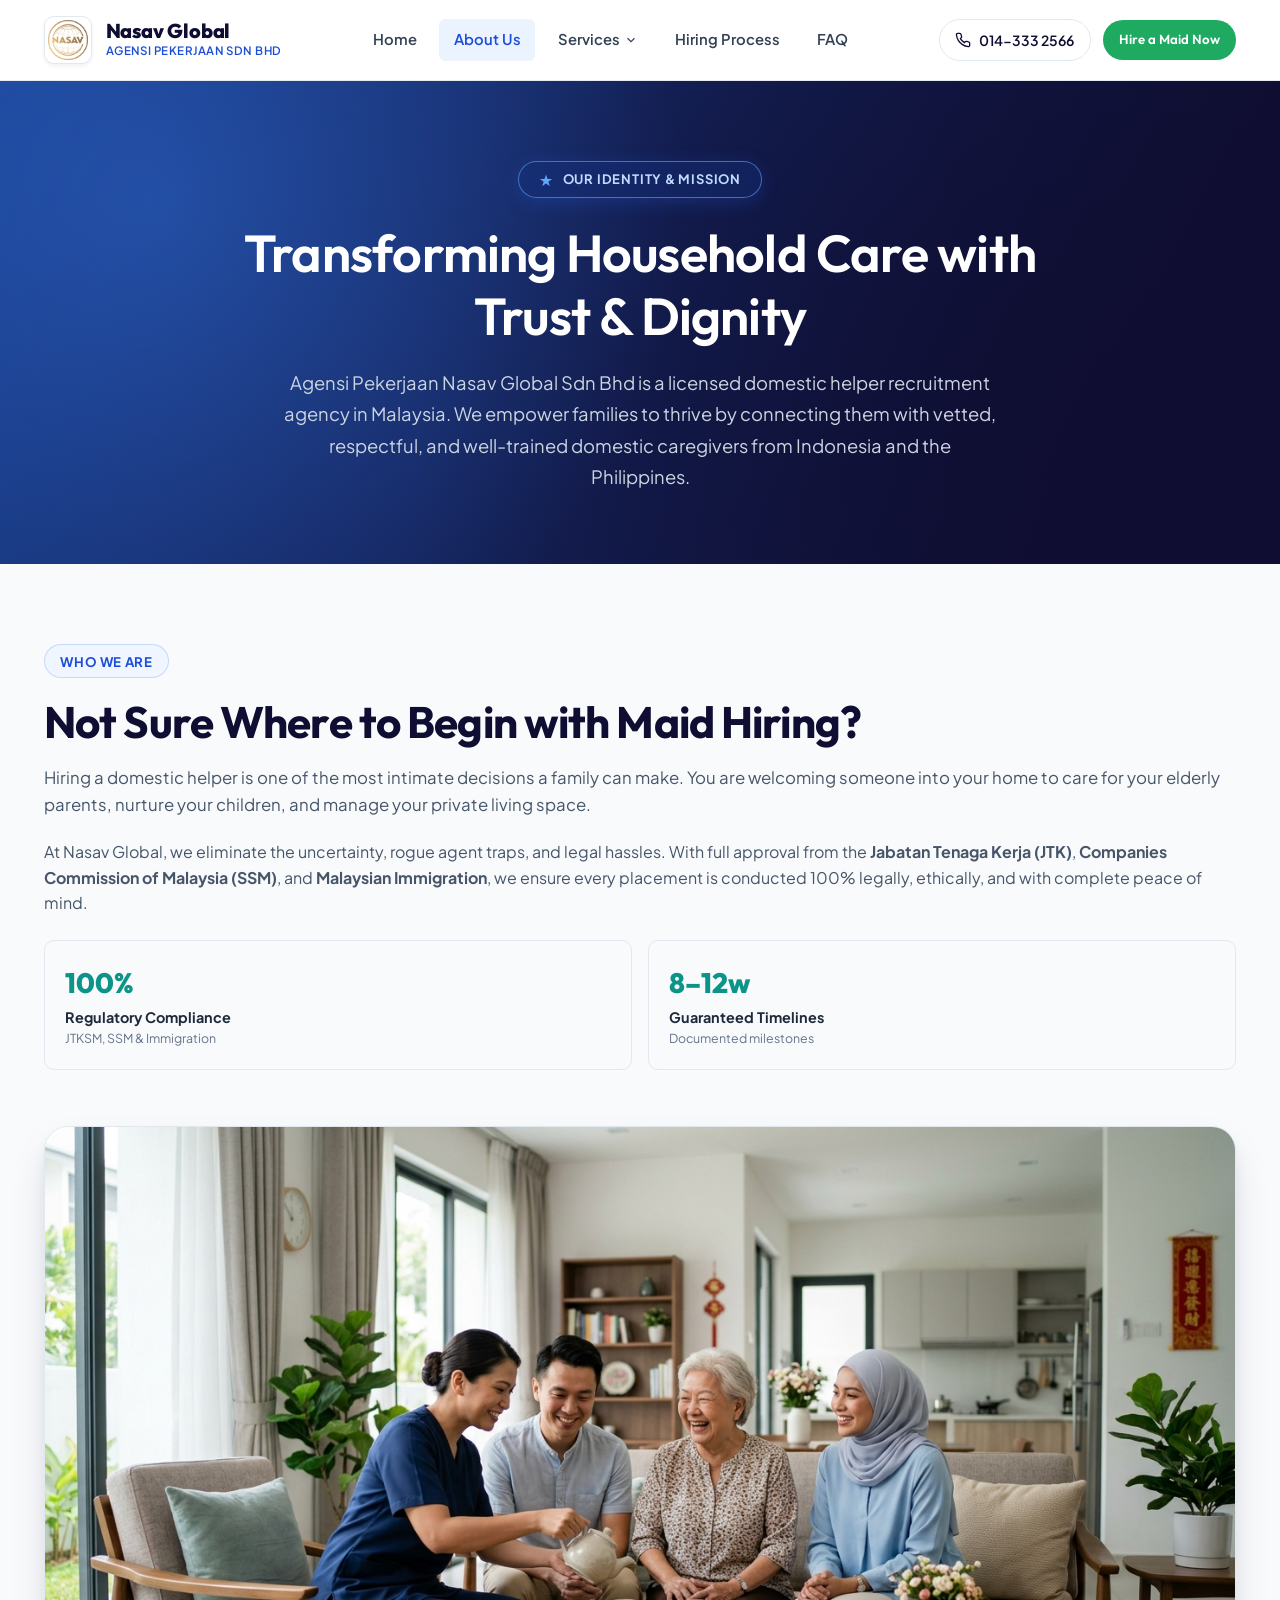
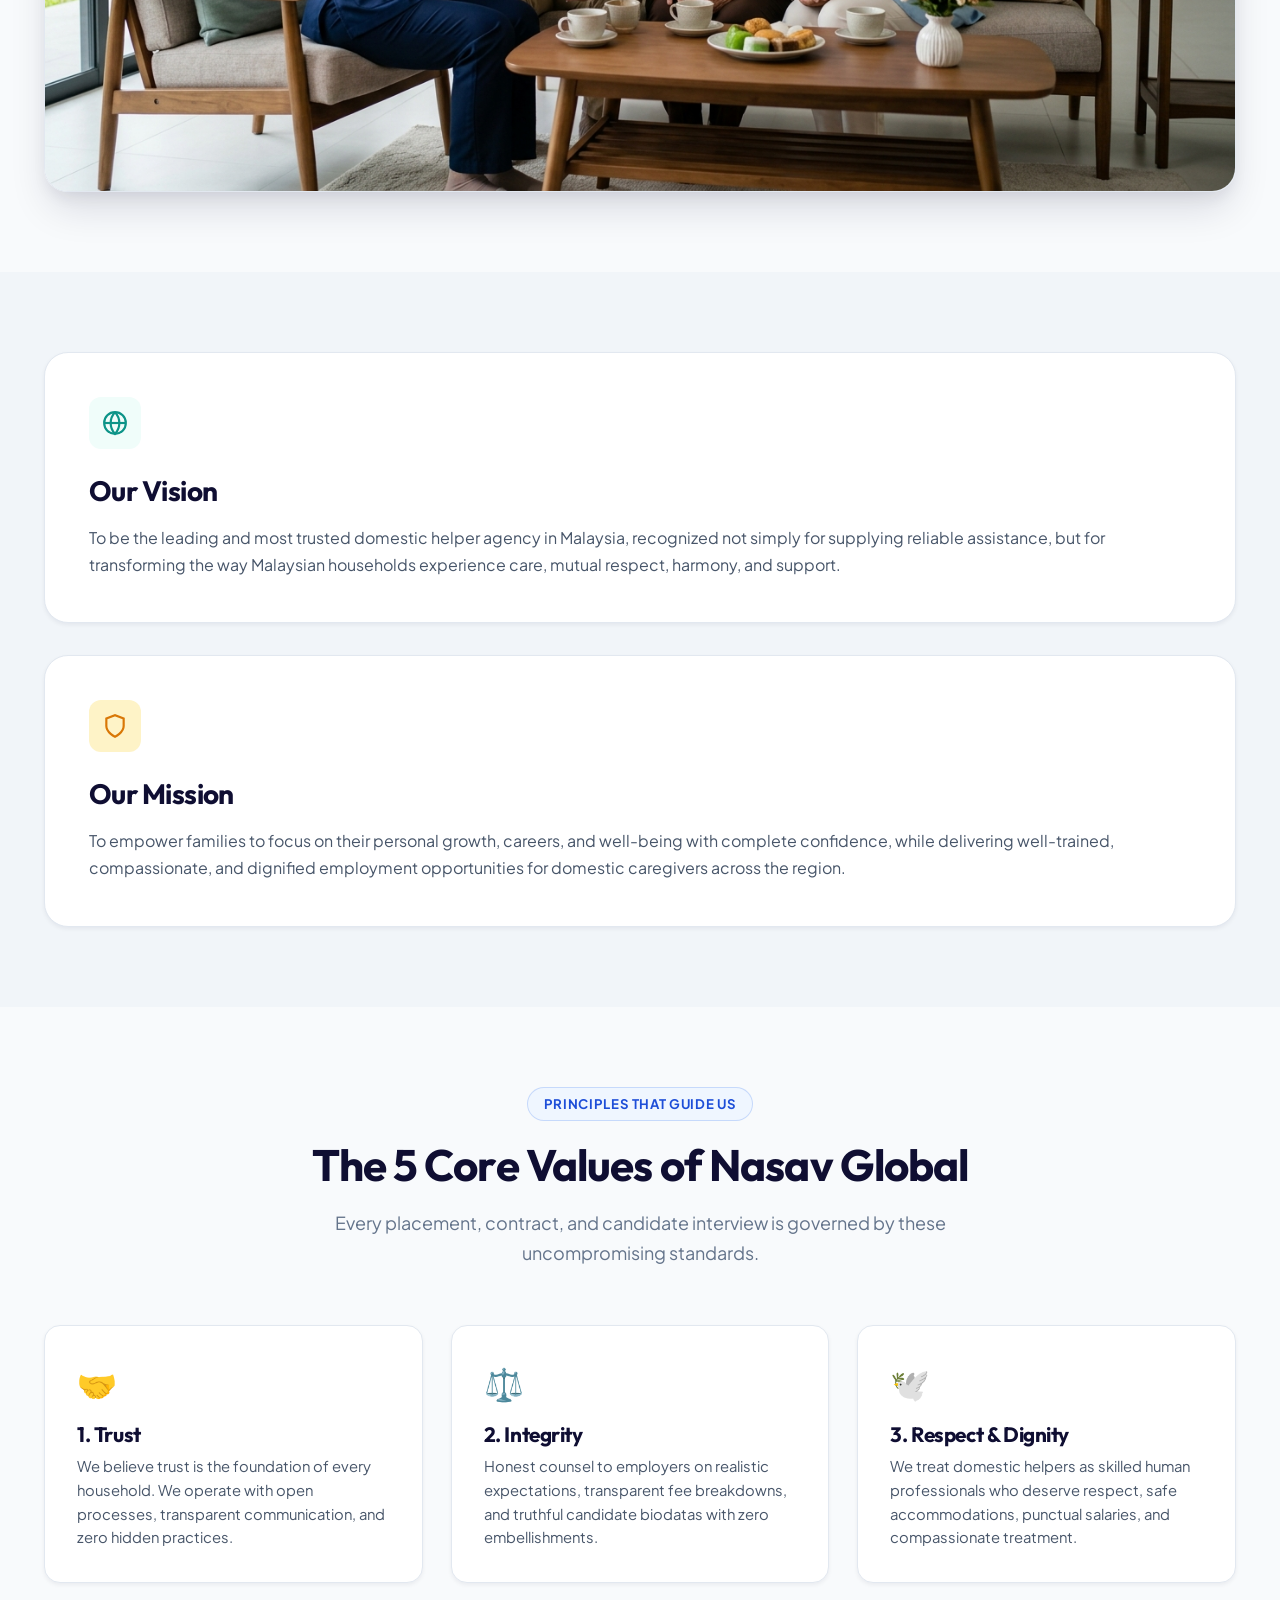
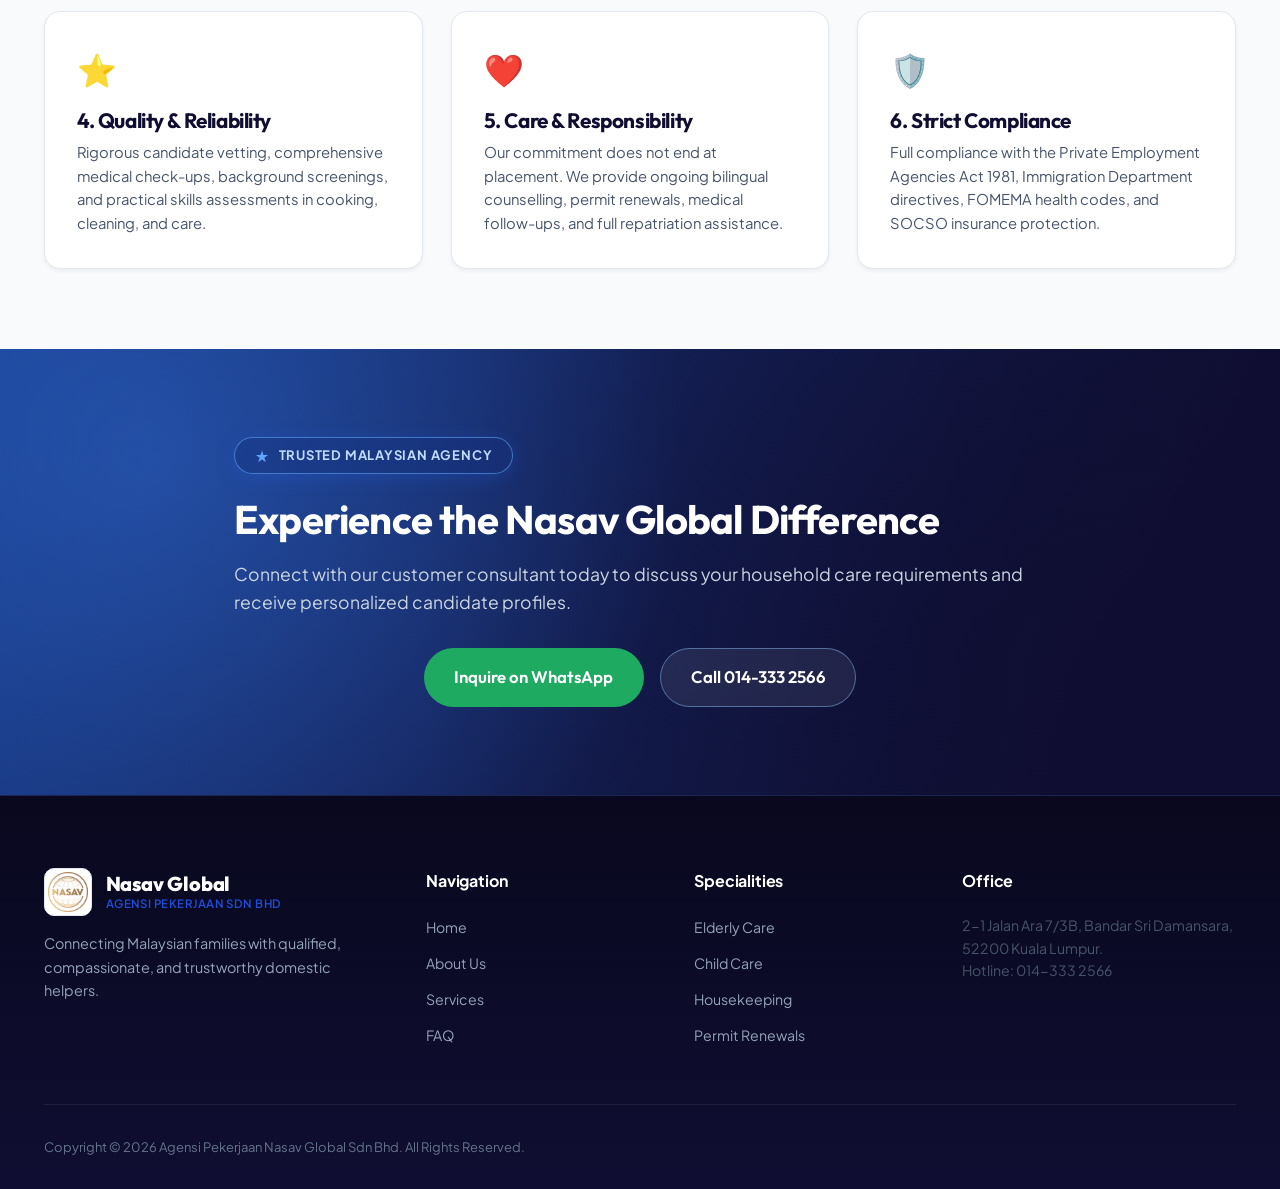
==== commit 793d9845: "Remove contact page, remove FAQ section from homepage, and enlarge hero image" ====
--- a/about.html
+++ b/about.html
@@ -89,7 +89,6 @@
           </li>
           <li><a href="index.html#timelineSection" class="nav-link">Hiring Process</a></li>
           <li><a href="faq.html" class="nav-link">FAQ</a></li>
-          <li><a href="contact.html" class="nav-link">Contact</a></li>
         </ul>
       </nav>
 
@@ -124,7 +123,6 @@
         <li><a href="services.html">Services & Specialities</a></li>
         <li><a href="index.html#timelineSection">7-Stage Hiring Process</a></li>
         <li><a href="faq.html">FAQ Knowledge Base</a></li>
-        <li><a href="contact.html">Contact Us</a></li>
       </ul>
       <div style="margin-top: 2.5rem; display: flex; flex-direction: column; gap: 0.75rem;">
         <a href="https://wa.me/60143332566" target="_blank" class="btn btn-whatsapp" style="width: 100%;">
@@ -325,7 +323,6 @@
             <li><a href="about.html">About Us</a></li>
             <li><a href="services.html">Services</a></li>
             <li><a href="faq.html">FAQ</a></li>
-            <li><a href="contact.html">Contact Us</a></li>
           </ul>
         </div>
         <div>
--- a/assets/css/styles.css
+++ b/assets/css/styles.css
@@ -454,7 +454,7 @@
 .brand-sub {
   font-size: 0.72rem;
   font-weight: 600;
-  color: var(--accent-teal-dark);
+  color: var(--brand-blue-dark);
   letter-spacing: 0.04em;
   text-transform: uppercase;
 }
@@ -485,9 +485,10 @@
 }
 
 .nav-link:hover, 
-.nav-link.active {
-  color: var(--accent-teal-dark);
-  background-color: var(--accent-teal-soft);
+.nav-link.active,
+.nav-dropdown:hover > .nav-link {
+  color: var(--brand-blue-dark);
+  background-color: #EBF3FF;
 }
 
 /* Nav Dropdown */
@@ -528,15 +529,15 @@
 }
 
 .dropdown-item:hover {
-  background-color: var(--slate-50);
+  background-color: #F0F6FF;
 }
 
 .dropdown-icon-box {
   width: 34px;
   height: 34px;
   border-radius: 8px;
-  background-color: var(--accent-teal-soft);
-  color: var(--accent-teal);
+  background-color: #EBF3FF;
+  color: var(--brand-blue);
   display: flex;
   align-items: center;
   justify-content: center;
@@ -583,8 +584,9 @@
 }
 
 .phone-quick-btn:hover {
-  border-color: var(--accent-teal);
-  color: var(--accent-teal-dark);
+  border-color: var(--brand-blue);
+  color: var(--brand-blue-dark);
+  background-color: #EBF3FF;
 }
 
 .mobile-toggle {
@@ -625,6 +627,7 @@
   text-align: center;
   position: relative;
   white-space: nowrap;
+  box-shadow: none !important;
 }
 
 .btn:active {
@@ -634,25 +637,25 @@
 .btn-primary {
   background: linear-gradient(135deg, var(--brand-blue) 0%, var(--brand-blue-dark) 100%);
   color: var(--white);
-  box-shadow: 0 8px 24px -4px rgba(37, 99, 235, 0.45);
+  box-shadow: none !important;
 }
 
 .btn-primary:hover {
   background: linear-gradient(135deg, var(--brand-blue-light) 0%, var(--brand-blue) 100%);
-  box-shadow: 0 12px 30px -4px rgba(37, 99, 235, 0.6);
+  box-shadow: none !important;
   transform: translateY(-2px);
   color: var(--white);
 }
 
 .btn-whatsapp {
-  background: #25D366;
-  color: var(--white);
-  box-shadow: 0 8px 20px -3px rgba(37, 211, 102, 0.35);
+  background: #1eab61;
+  color: var(--white);
+  box-shadow: none !important;
 }
 
 .btn-whatsapp:hover {
-  background: #20BA5A;
-  box-shadow: 0 12px 26px -3px rgba(37, 211, 102, 0.45);
+  background: #179352;
+  box-shadow: none !important;
   transform: translateY(-2px);
   color: var(--white);
 }
@@ -661,13 +664,14 @@
   background-color: var(--white);
   color: var(--primary-navy);
   border-color: rgba(15, 14, 50, 0.15);
-  box-shadow: var(--shadow-sm);
+  box-shadow: none !important;
 }
 
 .btn-secondary:hover {
   background-color: var(--slate-50);
   border-color: var(--brand-blue-light);
   color: var(--brand-blue-dark);
+  box-shadow: none !important;
   transform: translateY(-2px);
 }
 
@@ -677,12 +681,13 @@
   border: 1px solid rgba(147, 197, 253, 0.45);
   backdrop-filter: blur(8px);
   -webkit-backdrop-filter: blur(8px);
+  box-shadow: none !important;
 }
 
 .btn-outline-white:hover {
   background-color: rgba(255, 255, 255, 0.18);
   border-color: #BFDBFE;
-  box-shadow: 0 0 20px rgba(96, 165, 250, 0.3);
+  box-shadow: none !important;
   transform: translateY(-2px);
 }
 
@@ -747,7 +752,9 @@
 
 @media (min-width: 992px) {
   .hero-grid {
-    grid-template-columns: 1.15fr 0.95fr;
+    grid-template-columns: 1fr 1.25fr;
+    gap: 3.5rem;
+    align-items: center;
   }
 }
 
@@ -828,7 +835,7 @@
 
 @media (min-width: 576px) {
   .hero-stats {
-    grid-template-columns: repeat(4, 1fr);
+    grid-template-columns: repeat(2, 1fr);
   }
 }
 
@@ -859,6 +866,7 @@
 /* Hero Visual Showcase */
 .hero-visual-card {
   position: relative;
+  width: 100%;
 }
 
 .hero-image-wrapper {
@@ -866,13 +874,16 @@
   border-radius: var(--radius-xl);
   overflow: hidden;
   box-shadow: 0 25px 60px -15px rgba(0, 0, 0, 0.5), 0 0 0 1px rgba(255, 255, 255, 0.15);
+  width: 100%;
 }
 
 .hero-image-wrapper img {
   width: 100%;
-  height: 100%;
-  max-height: 480px;
+  height: auto;
+  min-height: 480px;
+  max-height: 620px;
   object-fit: cover;
+  display: block;
   transition: transform 0.6s ease;
 }
 
@@ -1432,14 +1443,17 @@
   margin: 0 auto;
 }
 
+/* Background Track (Muted Gray Line) */
 .timeline-track {
   position: absolute;
-  top: 0;
-  bottom: 0;
+  top: 10px;
+  bottom: 25px;
   left: 24px;
-  width: 3px;
-  background: linear-gradient(180deg, var(--accent-teal) 0%, #3B82F6 100%);
-  border-radius: 2px;
+  width: 4px;
+  background: var(--slate-200);
+  border-radius: 4px;
+  overflow: hidden;
+  z-index: 1;
 }
 
 @media (min-width: 768px) {
@@ -1449,12 +1463,34 @@
   }
 }
 
+/* Dynamic Animated Progress Bar (Scroll Fill - Pure Royal Blue) */
+.timeline-progress-bar {
+  position: absolute;
+  top: 0;
+  left: 0;
+  width: 100%;
+  height: 0%;
+  background: linear-gradient(180deg, #60A5FA 0%, #2563EB 50%, #1D4ED8 100%);
+  border-radius: 4px;
+  box-shadow: 0 0 14px rgba(37, 99, 235, 0.75);
+  transition: height 0.12s linear;
+}
+
+/* Unified Blue Timeline Theme */
+.timeline-step {
+  --stage-color: #2563EB;
+  --stage-glow: rgba(37, 99, 235, 0.35);
+  --stage-soft: #EFF6FF;
+  --stage-shadow: rgba(37, 99, 235, 0.20);
+}
+
 .timeline-step {
   position: relative;
-  margin-bottom: 2.75rem;
+  margin-bottom: 3rem;
   display: flex;
   flex-direction: column;
   padding-left: 60px;
+  z-index: 2;
 }
 
 @media (min-width: 768px) {
@@ -1463,12 +1499,14 @@
     width: 50%;
   }
 
+  /* Step 2, 4, 6 (Even in HTML children, Left Side) */
   .timeline-step:nth-child(odd) {
     margin-left: 0;
     padding-right: 50px;
     text-align: right;
   }
 
+  /* Step 1, 3, 5, 7 (Odd in HTML children, Right Side) */
   .timeline-step:nth-child(even) {
     margin-left: 50%;
     padding-left: 50px;
@@ -1476,68 +1514,127 @@
   }
 }
 
+/* Timeline Nodes (Number Circles) */
 .timeline-node {
   position: absolute;
-  left: 10px;
-  top: 0;
-  width: 32px;
-  height: 32px;
+  left: 8px;
+  top: 4px;
+  width: 36px;
+  height: 36px;
   border-radius: 50%;
   background: var(--white);
-  border: 4px solid var(--accent-teal);
-  box-shadow: 0 0 0 4px var(--accent-teal-soft);
-  z-index: 2;
+  border: 3px solid var(--slate-300);
+  box-shadow: 0 2px 8px rgba(0, 0, 0, 0.06);
+  z-index: 3;
   display: flex;
   align-items: center;
   justify-content: center;
-  font-size: 0.75rem;
+  font-size: 0.85rem;
   font-weight: 800;
-  color: var(--accent-teal-dark);
+  color: var(--slate-400);
+  transition: all 0.4s cubic-bezier(0.16, 1, 0.3, 1);
+  cursor: pointer;
 }
 
 @media (min-width: 768px) {
   .timeline-step:nth-child(odd) .timeline-node {
     left: auto;
-    right: -16px;
+    right: -18px;
   }
 
   .timeline-step:nth-child(even) .timeline-node {
-    left: -16px;
-  }
-}
-
+    left: -18px;
+  }
+}
+
+/* Active / Illuminated Node */
+.timeline-step.active .timeline-node,
+.timeline-step:hover .timeline-node {
+  background: var(--stage-color);
+  border-color: var(--white);
+  color: var(--white);
+  box-shadow: 0 0 0 5px var(--stage-glow), 0 8px 20px rgba(0, 0, 0, 0.2);
+  transform: scale(1.18);
+}
+
+/* Timeline Cards */
 .timeline-card {
   background: var(--white);
-  padding: 1.5rem 1.75rem;
+  padding: 1.65rem 1.85rem;
   border-radius: var(--radius-lg);
   border: 1px solid var(--slate-200);
-  box-shadow: var(--shadow-sm);
-  transition: var(--transition-fast);
-}
-
-.timeline-card:hover {
-  box-shadow: var(--shadow-md);
-  border-color: var(--accent-teal);
+  box-shadow: 0 4px 12px rgba(15, 14, 50, 0.04);
+  transition: all 0.45s cubic-bezier(0.16, 1, 0.3, 1);
+  position: relative;
+  overflow: hidden;
+  opacity: 0.68;
+  transform: translateY(10px);
+  cursor: pointer;
+}
+
+/* Top Accent Line on Card */
+.timeline-card::before {
+  content: '';
+  position: absolute;
+  top: 0;
+  left: 0;
+  right: 0;
+  height: 3px;
+  background: var(--stage-color);
+  opacity: 0;
+  transition: opacity 0.4s ease;
+}
+
+/* Active / Illuminated Card State on Scroll */
+.timeline-step.active .timeline-card,
+.timeline-step:hover .timeline-card {
+  opacity: 1;
+  transform: translateY(0);
+  border-color: var(--stage-color);
+  background: linear-gradient(145deg, #ffffff 45%, var(--stage-soft) 100%);
+  box-shadow: 0 16px 36px -10px var(--stage-shadow), 0 0 0 1px var(--stage-color);
+}
+
+.timeline-step.active .timeline-card::before,
+.timeline-step:hover .timeline-card::before {
+  opacity: 1;
 }
 
 .timeline-phase {
   font-size: 0.75rem;
   font-weight: 700;
   text-transform: uppercase;
-  letter-spacing: 0.06em;
-  color: var(--accent-teal-dark);
-  margin-bottom: 0.35rem;
+  letter-spacing: 0.08em;
+  color: var(--slate-400);
+  margin-bottom: 0.4rem;
+  transition: color 0.35s ease;
+  display: inline-flex;
+  align-items: center;
+  gap: 0.45rem;
+}
+
+.timeline-step.active .timeline-phase,
+.timeline-step:hover .timeline-phase {
+  color: var(--stage-color);
+  font-weight: 800;
 }
 
 .timeline-title {
   font-size: 1.25rem;
   margin-bottom: 0.5rem;
+  color: var(--slate-700);
+  transition: color 0.35s ease;
+}
+
+.timeline-step.active .timeline-title,
+.timeline-step:hover .timeline-title {
+  color: var(--slate-950);
 }
 
 .timeline-desc {
-  font-size: 0.885rem;
+  font-size: 0.9rem;
   color: var(--slate-600);
-  line-height: 1.55;
+  line-height: 1.6;
 }
 
 /* ==========================================================================
@@ -2215,3 +2312,138 @@
   font-weight: 700;
   font-family: var(--font-heading);
 }
+
+/* ==========================================================================
+   Caregiver Team & Training Showcase Section
+   ========================================================================== */
+.team-showcase-section {
+  background: var(--white);
+  position: relative;
+  overflow: hidden;
+}
+
+.team-showcase-grid {
+  display: grid;
+  grid-template-columns: 1fr;
+  gap: 3rem;
+  align-items: center;
+}
+
+@media (min-width: 992px) {
+  .team-showcase-grid {
+    grid-template-columns: 1fr 1fr;
+    gap: 4.5rem;
+  }
+}
+
+.team-showcase-media {
+  position: relative;
+}
+
+.team-image-frame {
+  position: relative;
+  border-radius: var(--radius-xl);
+  overflow: hidden;
+  box-shadow: 0 25px 60px -15px rgba(15, 14, 50, 0.18), 0 0 0 1px rgba(15, 14, 50, 0.08);
+  background: var(--slate-100);
+}
+
+.team-image-frame img {
+  width: 100%;
+  height: auto;
+  display: block;
+  object-fit: cover;
+  transition: transform 0.6s cubic-bezier(0.16, 1, 0.3, 1);
+}
+
+.team-image-frame:hover img {
+  transform: scale(1.025);
+}
+
+.team-floating-badge {
+  position: absolute;
+  bottom: 1.25rem;
+  left: 1.25rem;
+  right: 1.25rem;
+  background: rgba(15, 14, 50, 0.90);
+  backdrop-filter: blur(14px);
+  -webkit-backdrop-filter: blur(14px);
+  color: var(--white);
+  padding: 0.9rem 1.25rem;
+  border-radius: var(--radius-lg);
+  border: 1px solid rgba(255, 255, 255, 0.2);
+  display: flex;
+  align-items: center;
+  gap: 0.85rem;
+  box-shadow: 0 16px 36px rgba(0, 0, 0, 0.3);
+}
+
+.team-badge-icon {
+  width: 42px;
+  height: 42px;
+  border-radius: 50%;
+  background: linear-gradient(135deg, var(--accent-teal) 0%, #14b8a6 100%);
+  color: var(--white);
+  display: flex;
+  align-items: center;
+  justify-content: center;
+  font-weight: 800;
+  font-size: 1.15rem;
+  flex-shrink: 0;
+  box-shadow: 0 4px 12px rgba(13, 148, 136, 0.4);
+}
+
+.team-badge-title {
+  font-weight: 700;
+  font-size: 0.925rem;
+  color: var(--white);
+  line-height: 1.3;
+}
+
+.team-badge-sub {
+  font-size: 0.775rem;
+  color: #94A3B8;
+  line-height: 1.3;
+}
+
+.team-features-list {
+  display: flex;
+  flex-direction: column;
+  gap: 1.35rem;
+  margin: 1.75rem 0 2rem 0;
+}
+
+.team-feature-item {
+  display: flex;
+  align-items: flex-start;
+  gap: 1rem;
+}
+
+.team-feature-icon {
+  width: 42px;
+  height: 42px;
+  border-radius: 12px;
+  background: var(--brand-blue-soft);
+  color: var(--brand-blue);
+  display: flex;
+  align-items: center;
+  justify-content: center;
+  flex-shrink: 0;
+  margin-top: 0.15rem;
+  border: 1px solid rgba(37, 99, 235, 0.15);
+}
+
+.team-feature-title {
+  font-family: var(--font-heading);
+  font-size: 1.025rem;
+  font-weight: 700;
+  color: var(--slate-900);
+  margin-bottom: 0.2rem;
+}
+
+.team-feature-desc {
+  font-size: 0.9rem;
+  color: var(--slate-600);
+  line-height: 1.6;
+}
+
